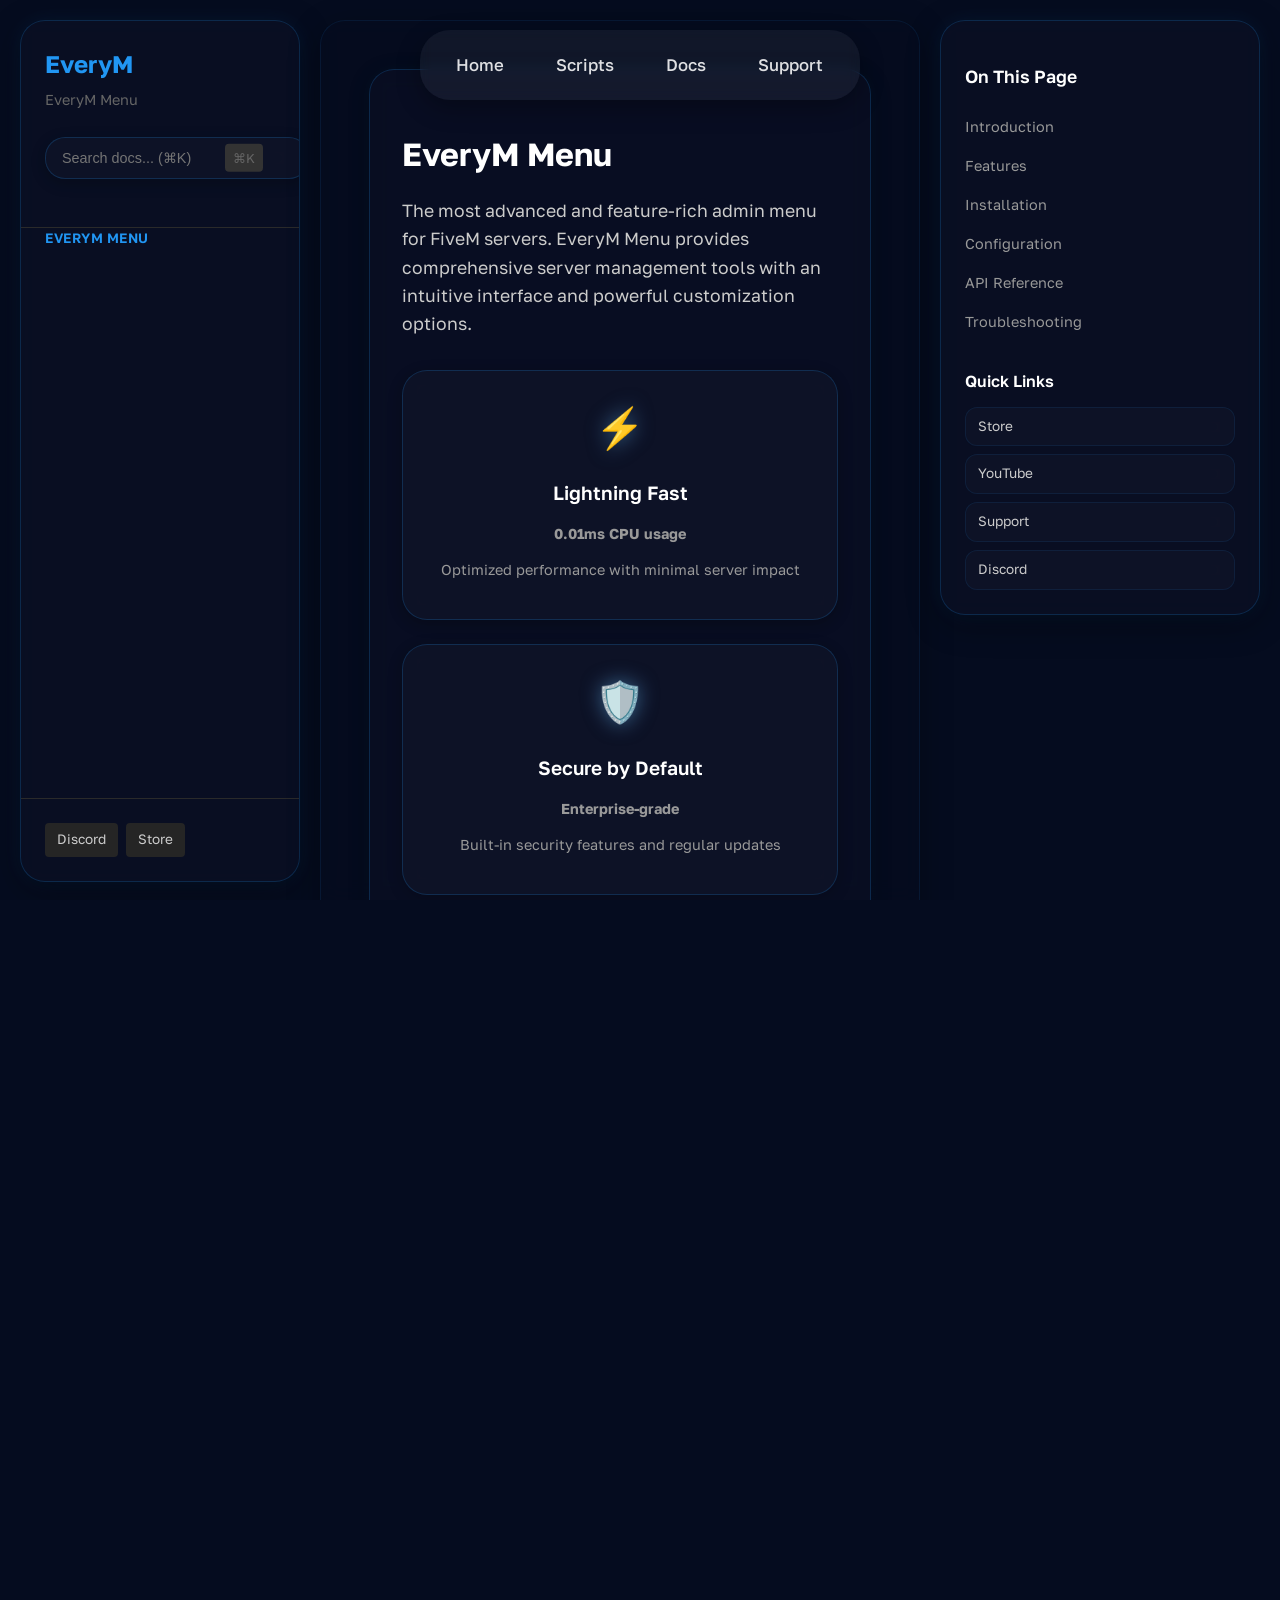
==== docs-everym-menu.html @ a378e35b "Add files via upload" ====
<!DOCTYPE html>
<html lang="en">
<head>
  <meta charset="utf-8">
  <meta name="viewport" content="width=device-width,initial-scale=1">
  <title>EveryM | EveryM Menu Documentation</title>
  <meta name="description" content="Complete documentation for EveryM Menu - Premium FiveM admin menu with advanced features and customization options.">
  <link rel="stylesheet" href="style.css">
  <link rel="preconnect" href="https://fonts.googleapis.com">
  <link rel="preconnect" href="https://fonts.gstatic.com" crossorigin>
  <link href="https://fonts.googleapis.com/css2?family=Golos+Text:wght@400..900&display=swap" rel="stylesheet">
  <link rel="icon" href="favicon.png" type="image/x-icon">
</head>
<body>

<div id="background"></div>

<!-- Navigation -->
<div id="headerbar">
    <a id="home" class="headerbtns" href="index.html">Home</a>
    <a id="scripts" class="headerbtns" href="scripts.html">Scripts</a>
    <a id="docs" class="headerbtns" href="docs.html" target="_blank">Docs</a>
    <a id="support" class="headerbtns" href="support.html">Support</a>
    <div id="underlines">
        <div id="homeline"></div>
        <div id="scriptsline"></div>
        <div id="docsline"></div>
        <div id="supportline"></div>
    </div>
</div>

<!-- Three Column Layout -->
<div class="docs-layout">
  <!-- Left Sidebar Navigation -->
  <aside class="docs-sidebar">
    <div class="sidebar-header">
      <div class="logo-section">
        <div class="logo">EveryM</div>
        <span class="logo-subtitle">EveryM Menu</span>
      </div>
      
      <!-- Search Component -->
      <div class="search-component">
        <input type="text" class="search-input" placeholder="Search docs... (⌘K)" id="docsSearch">
        <div class="search-shortcut">⌘K</div>
      </div>
    </div>
    
    <!-- Dynamic Navigation Tree -->
    <nav class="docs-nav">
      <div class="nav-section">
        <div class="nav-title">EveryM Menu</div>
        <ul class="nav-list">
          <li><a href="#introduction" class="nav-link">Introduction</a></li>
          <li><a href="#features" class="nav-link">Features</a></li>
          <li><a href="#installation" class="nav-link">Installation</a></li>
          <li><a href="#configuration" class="nav-link">Configuration</a></li>
          <li><a href="#api" class="nav-link">API Reference</a></li>
          <li><a href="#troubleshooting" class="nav-link">Troubleshooting</a></li>
        </ul>
      </div>
    </nav>
    
    <!-- Footer -->
    <div class="sidebar-footer">
      <div class="social-links">
        <a href="#" class="social-link">Discord</a>
        <a href="#" class="social-link">Store</a>
      </div>
    </div>
  </aside>
  
  <!-- Center Content Viewport -->
  <main class="docs-content">
    <article class="content-section" id="introduction">
      <h1 class="content-title">EveryM Menu</h1>
      <p class="content-lead">The most advanced and feature-rich admin menu for FiveM servers. EveryM Menu provides comprehensive server management tools with an intuitive interface and powerful customization options.</p>
      
      <!-- Feature Cards -->
      <div class="feature-grid">
        <div class="feature-card">
          <div class="feature-icon">⚡</div>
          <h3>Lightning Fast</h3>
          <p class="feature-metric">0.01ms CPU usage</p>
          <p>Optimized performance with minimal server impact</p>
        </div>
        <div class="feature-card">
          <div class="feature-icon">🛡️</div>
          <h3>Secure by Default</h3>
          <p class="feature-metric">Enterprise-grade</p>
          <p>Built-in security features and regular updates</p>
        </div>
        <div class="feature-card">
          <div class="feature-icon">🎯</div>
          <h3>Developer Friendly</h3>
          <p class="feature-metric">Full API Access</p>
          <p>Comprehensive documentation and developer tools</p>
        </div>
      </div>
    </article>
    
    <article class="content-section" id="features">
      <h1 class="content-title">Features</h1>
      
      <div class="installation-module">
        <h3>Core Features</h3>
        <ul>
          <li>Advanced player management system</li>
          <li>Real-time server monitoring</li>
          <li>Custom permission system</li>
          <li>Vehicle spawning and management</li>
          <li>Weapon management system</li>
          <li>Teleportation system</li>
          <li>Weather and time control</li>
          <li>Server economy tools</li>
        </ul>
      </div>
      
      <div class="installation-module">
        <h3>Advanced Features</h3>
        <ul>
          <li>Custom UI themes and layouts</li>
          <li>Plugin system for extensibility</li>
          <li>Database integration</li>
          <li>Multi-language support</li>
          <li>Mobile responsive design</li>
          <li>Advanced logging system</li>
          <li>Backup and restore functionality</li>
        </ul>
      </div>
    </article>
    
    <article class="content-section" id="installation">
      <h1 class="content-title">Installation Guide</h1>
      
      <!-- Notice Box -->
      <div class="notice-box success">
        <div class="notice-icon">✓</div>
        <div class="notice-content">
          <h4>Installation Complete</h4>
          <p>Follow these steps for a successful setup</p>
        </div>
      </div>
      
      <!-- Installation Module -->
      <div class="installation-module">
        <div class="step-indicator">
          <div class="step completed">1</div>
          <div class="step completed">2</div>
          <div class="step completed">3</div>
          <div class="step completed">4</div>
        </div>
        
        <div class="installation-content">
          <h3>Step 1: Download Files</h3>
          <p>Download the EveryM Menu files from our store and extract them to your server's resources folder.</p>
          
          <h3>Step 2: Configure Server</h3>
          <p>Edit your server.cfg file to include the following:</p>
          
          <!-- Code Block -->
          <div class="code-block">
            <div class="code-header">
              <span class="code-language">lua</span>
              <button class="copy-btn" data-copy="server-config">Copy</button>
            </div>
            <pre class="code-content"><code># EveryM Menu Configuration
start everym
set everym_menu_endpoint "https://your-server.com/api"
set everym_license "your-license-key"
ensure es_extended</code></pre>
          </div>
          
          <h3>Step 3: Database Setup</h3>
          <p>Import the provided SQL file into your database:</p>
          
          <div class="code-block">
            <div class="code-header">
              <span class="code-language">sql</span>
              <button class="copy-btn" data-copy="sql-import">Copy</button>
            </div>
            <pre class="code-content"><code>-- Import this file into your MySQL database
mysql -u username -p database_name < everym_menu.sql</code></pre>
          </div>
          
          <h3>Step 4: Restart Server</h3>
          <p>Restart your FiveM server to load EveryM Menu. The menu will be available to all administrators with proper permissions.</p>
          
          <div class="installation-notes">
            <h4>Important Notes:</h4>
            <ul>
              <li>Ensure es_extended is started before everym</li>
              <li>MySQL connection is required for database features</li>
              <li>Configure permissions in the config file</li>
              <li>Test all features after installation</li>
            </ul>
          </div>
        </div>
      </div>
    </article>
    
    <article class="content-section" id="configuration">
      <h1 class="content-title">Configuration</h1>
      
      <div class="installation-module">
        <h3>Basic Configuration</h3>
        <p>Customize EveryM Menu behavior through the configuration file:</p>
        
        <div class="code-block">
          <div class="code-header">
            <span class="code-language">lua</span>
            <button class="copy-btn" data-copy="config">Copy</button>
          </div>
          <pre class="code-content"><code>Config = {
    Locale = 'en',
    MenuKey = 'F2',
    AdminOnly = true,
    Permissions = {
        ['admin'] = true,
        ['moderator'] = false
    },
    UI = {
        Theme = 'dark',
        Position = 'top-left',
        Animation = true
    }
}</code></pre>
        </div>
      </div>
      
      <div class="installation-module">
        <h3>Advanced Settings</h3>
        <ul>
          <li>Custom permission groups</li>
          <li>UI customization options</li>
          <li>Feature toggles</li>
          <li>Database settings</li>
          <li>API configuration</li>
        </ul>
      </div>
    </article>
    
    <article class="content-section" id="api">
      <h1 class="content-title">API Reference</h1>
      
      <!-- Resource Tabs -->
      <div class="resource-tabs">
        <button class="resource-tab active" data-resource="client-events">Client Events</button>
        <button class="resource-tab" data-resource="server-events">Server Events</button>
        <button class="resource-tab" data-resource="exports">Export Functions</button>
      </div>
      
      <div class="api-content">
        <div class="api-item">
          <h4>everym:openMenu</h4>
          <p>Opens the EveryM menu interface for the player</p>
          <div class="code-block">
            <div class="code-header">
              <span class="code-language">lua</span>
              <button class="copy-btn" data-copy="open-menu">Copy</button>
            </div>
            <pre class="code-content"><code>-- Client-side
TriggerEvent('everym:openMenu')</code></pre>
          </div>
        </div>
        
        <div class="api-item">
          <h4>exports['everym']:GetPlayerData()</h4>
          <p>Returns comprehensive player data object</p>
          <div class="code-block">
            <div class="code-header">
              <span class="code-language">lua</span>
              <button class="copy-btn" data-copy="get-player-data">Copy</button>
            </div>
            <pre class="code-content"><code>-- Server-side
local playerData = exports['everym']:GetPlayerData(source)
print(playerData.identifier)</code></pre>
          </div>
        </div>
        
        <div class="api-item">
          <h4>everym:playerAction</h4>
          <p>Triggered when a player performs an admin action</p>
          <div class="code-block">
            <div class="code-header">
              <span class="code-language">lua</span>
              <button class="copy-btn" data-copy="player-action">Copy</button>
            </div>
            <pre class="code-content"><code>-- Server-side
RegisterNetEvent('everym:playerAction')
AddEventHandler('everym:playerAction', function(source, action, data)
    -- Handle player action
end)</code></pre>
          </div>
        </div>
      </div>
    </article>
    
    <article class="content-section" id="troubleshooting">
      <h1 class="content-title">Troubleshooting</h1>
      
      <div class="installation-module">
        <h3>Common Issues</h3>
        
        <div class="notice-box warning">
          <div class="notice-icon">⚠️</div>
          <div class="notice-content">
            <h4>Menu Not Opening</h4>
            <p>Check if the menu key is configured correctly and that you have admin permissions.</p>
          </div>
        </div>
        
        <div class="notice-box critical">
          <div class="notice-icon">✕</div>
          <div class="notice-content">
            <h4>Database Connection Failed</h4>
            <p>Verify your MySQL credentials and ensure the database server is running.</p>
          </div>
        </div>
        
        <h4>Solutions:</h4>
        <ul>
          <li>Verify resource is started in server.cfg</li>
          <li>Check console for error messages</li>
          <li>Ensure all dependencies are installed</li>
          <li>Validate license key</li>
          <li>Contact support if issues persist</li>
        </ul>
      </div>
    </article>
  </main>
  
  <!-- Right Table of Contents -->
  <aside class="docs-toc">
    <div class="toc-header">
      <h3>On This Page</h3>
    </div>
    <nav class="toc-nav" id="tocNav">
      <ul class="toc-list">
        <li><a href="#introduction" class="toc-link">Introduction</a></li>
        <li><a href="#features" class="toc-link">Features</a></li>
        <li><a href="#installation" class="toc-link">Installation</a></li>
        <li><a href="#configuration" class="toc-link">Configuration</a></li>
        <li><a href="#api" class="toc-link">API Reference</a></li>
        <li><a href="#troubleshooting" class="toc-link">Troubleshooting</a></li>
      </ul>
    </nav>
    
    <!-- Quick Actions -->
    <div class="quick-actions">
      <h3>Quick Links</h3>
      <div class="action-links">
        <a href="#" class="action-link">Store</a>
        <a href="#" class="action-link">YouTube</a>
        <a href="#" class="action-link">Support</a>
        <a href="#" class="action-link">Discord</a>
      </div>
    </div>
  </aside>
</div>

<script src="script.js" defer></script>
</body>
</html>
---- style.css ----
html, body {
  height: 100%;
  min-height: 100%;
  width: 100%;
  overflow-y: scroll;
  overflow-x: hidden;
  scroll-behavior: smooth;
}

body {
  margin: 0;
  font-family: "Golos Text", sans-serif;
  background: #050c1f;
  background-size: cover;
  background-position: center;
  background-attachment: scroll; 
  color: #ffffff;
  overflow-x: hidden;
  overflow-y: scroll;
  min-height: 100%;
  cursor: default;  
  box-sizing: border-box;
  line-height: 1.6;
}

#headerbar {
  position: fixed;
  top: 30px;
  left: 50%;
  transform: translateX(-50%);
  display: flex;
  align-items: center;
  gap: 20px;
  padding: 10px 20px;
  background: rgba(255, 255, 255, 0.05);
  border-radius: 30px;

  box-shadow: 0 8px 24px rgba(0,0,0,0.3);
  height: 50px;
  max-width: 400px;
  backdrop-filter: url(#displacementFileter) blur(6px);
  z-index: 100;
}

.headerbtns {
  padding: 10px 16px;
  color: #ffffffdd;
  font-weight: 500;
  font-size: 1.05rem;
  border-radius: 20px;
  text-decoration: none;
  transition: 0.25s;
  position: relative;
}

.headerbtns:hover {
  color: #fff;
  background: rgba(255, 255, 255, 0.1);
  transform: translateY(-2px);
}

.headerbtns.active:hover {
  color: #fff;
  font-weight: 600;
}

#text {
  color: white;
  font-size: 4.5rem;
  font-weight: 700;
  text-shadow: 0 0 20px rgba(0, 123, 255, 0.5);
  text-align: center;
  margin-bottom: 1rem;
  background: linear-gradient(135deg, #ffffff, #64b5f6);
  -webkit-background-clip: text;
  -webkit-text-fill-color: transparent;
  background-clip: text;
}

/* Container */
.container {
  max-width: 1200px;
  margin: 0 auto;
  padding: 0 20px;
}

/* Header Banner */
.header-banner {
  width: 100%;
  display: flex;
  justify-content: center;
  align-items: center;
  padding: 0;
  position: relative;
  top: 0px;
  left: 10px;
  z-index: 50;
}

.banner-image {
  max-width: 100%;
  height: auto;
  left: 300px;
  top: 0px;
  border-radius: 15px;
}

/* Hero Section */
.hero {
  min-height: 100vh;
  display: flex;
  align-items: center;
  justify-content: center;
  position: relative;
  padding: 80px 20px;
  gap: 60px;
}

.hero-content {
  flex: 1;
  text-align: center;
  max-width: 600px;
}

#hero-subtitle {
  color: #8bb4e8;
  font-size: 1.2rem;
  margin-bottom: 2rem;
  opacity: 0.9;
}

.hero-buttons {
  display: flex;
  gap: 1rem;
  justify-content: center;
  flex-wrap: wrap;
}

.btn-primary, .btn-secondary {
  padding: 14px 32px;
  border-radius: 30px;
  text-decoration: none;
  font-weight: 600;
  font-size: 1.1rem;
  transition: all 0.3s ease;
  display: inline-flex;
  align-items: center;
  gap: 8px;
  cursor: pointer;
  border: 2px solid transparent;
}

.btn-primary {
  background: linear-gradient(135deg, #2196f3, #1976d2);
  color: white;
  box-shadow: 0 8px 24px rgba(33, 150, 243, 0.3);
}

.btn-primary:hover {
  transform: translateY(-2px);
  box-shadow: 0 12px 32px rgba(33, 150, 243, 0.4);
  background: linear-gradient(135deg, #1976d2, #1565c0);
}

.btn-secondary {
  background: rgba(255, 255, 255, 0.1);
  color: #64b5f6;
  border: 2px solid #64b5f6;
  backdrop-filter: blur(10px);
}

.btn-secondary:hover {
  background: rgba(100, 181, 246, 0.2);
  transform: translateY(-2px);
  box-shadow: 0 8px 24px rgba(100, 181, 246, 0.3);
}

.hero-visual {
  flex: 1;
  display: flex;
  justify-content: center;
  align-items: center;
  max-width: 500px;
}

.floating-card {
  width: 300px;
  height: 170px;
  background: rgba(255, 255, 255, 0.05);
  border-radius: 30px;
  backdrop-filter: blur(10px);
  display: flex;
  align-items: center;
  justify-content: center;
  animation: float 6s ease-in-out infinite;
  box-shadow: 0 20px 40px rgba(0, 0, 0, 0.3);
}

.card-preview {
  width: 800px;
  height: 700px;
  background: url('EveryM_upscayl_4x_high-fidelity-4x.png') no-repeat center;
  border-radius: 20px;
  background-size: 100%;
}

@keyframes float {
  0%, 100% { transform: translateY(0px); }
  50% { transform: translateY(-20px); }
}

/* Stats Section */
.stats {
  padding: 80px 20px;
  background: rgba(0, 0, 0, 0.1);
}

.stats-container {
  max-width: 1000px;
  margin: 0 auto;
  display: grid;
  grid-template-columns: repeat(auto-fit, minmax(200px, 1fr));
  gap: 40px;
  text-align: center;
}

.stat-item {
  padding: 20px;
}

.stat-number {
  font-size: 3rem;
  font-weight: 700;
  color: #64b5f6;
  margin-bottom: 10px;
  text-shadow: 0 0 20px rgba(100, 181, 246, 0.5);
}

.stat-label {
  font-size: 1.1rem;
  color: #8bb4e8;
  font-weight: 500;
}

/* Features Section */
.features {
  padding: 100px 20px;
}

.section-title {
  text-align: center;
  font-size: 2.5rem;
  font-weight: 700;
  margin-bottom: 3rem;
  color: #ffffff;
  text-shadow: 0 0 20px rgba(0, 123, 255, 0.5);
}

.section-description {
  font-size: 1.2rem;
  line-height: 1.6;
  text-align: center;
  margin-bottom: 3rem;
  color: #8bb4e8;
  max-width: 800px;
  margin-left: auto;
  margin-right: auto;
}

.features-grid {
  display: grid;
  grid-template-columns: repeat(auto-fit, minmax(300px, 1fr));
  gap: 30px;
}

.feature-card {
  background: rgba(255, 255, 255, 0.05);
  border-radius: 20px;
  padding: 30px;
  text-align: center;
  backdrop-filter: blur(10px);
  border: 1px solid rgba(255, 255, 255, 0.1);
  transition: all 0.3s ease;
}

.feature-card:hover {
  transform: translateY(-10px);
  background: rgba(255, 255, 255, 0.08);
  box-shadow: 0 20px 40px rgba(0, 0, 0, 0.3);
}

.feature-icon {
  font-size: 3rem;
  margin-bottom: 20px;
  color: #64b5f6;
  text-shadow: 0 0 20px rgba(100, 181, 246, 0.5);
}

.feature-card h3 {
  font-size: 1.4rem;
  margin-bottom: 15px;
  color: white;
  font-weight: 600;
}

.feature-card p {
  color: #8bb4e8;
  line-height: 1.6;
}

/* Popular Scripts Section */
.popular-scripts {
  padding: 100px 20px;
  background: rgba(0, 0, 0, 0.1);
}

.scripts-preview {
  display: grid;
  grid-template-columns: repeat(auto-fit, minmax(300px, 1fr));
  gap: 30px;
  margin-bottom: 50px;
}

.preview-card {
  background: rgba(255, 255, 255, 0.05);
  border-radius: 20px;
  padding: 30px;
  text-align: center;
  backdrop-filter: blur(10px);
  border: 1px solid rgba(255, 255, 255, 0.1);
  transition: all 0.3s ease;
}

.preview-card:hover {
  transform: translateY(-10px);
  background: rgba(255, 255, 255, 0.08);
  box-shadow: 0 20px 40px rgba(0, 0, 0, 0.3);
}

.preview-image {
  width: 100%;
  height: 150px;
  background: linear-gradient(135deg, #2196f3, #1976d2);
  border-radius: 12px;
  margin-bottom: 20px;
}

.preview-card h3 {
  font-size: 1.3rem;
  margin-bottom: 10px;
  color: white;
  font-weight: 600;
}

.preview-card p {
  color: #8bb4e8;
  margin-bottom: 15px;
}

.preview-price {
  font-size: 1.5rem;
  font-weight: 700;
  color: #64b5f6;
  text-shadow: 0 0 10px rgba(100, 181, 246, 0.5);
}

.preview-rating {
  display: flex;
  align-items: center;
  gap: 5px;
  margin-top: 10px;
  font-size: 0.9rem;
  color: #ffd700;
  font-weight: 600;
}

.preview-rating::before {
  content: " ";
  display: inline-block;
  width: 60px;
  height: 12px;
  background: linear-gradient(90deg, #ffd700 var(--rating), #333 var(--rating));
  border-radius: 6px;
  margin-right: 5px;
}

.text-center {
  text-align: center;
}

/* Testimonials Section */
.testimonials {
  padding: 100px 20px;
}

.testimonials-grid {
  display: grid;
  grid-template-columns: repeat(auto-fit, minmax(350px, 1fr));
  gap: 30px;
}

.testimonial-card {
  background: rgba(255, 255, 255, 0.05);
  border-radius: 20px;
  padding: 30px;
  backdrop-filter: blur(10px);
  border: 1px solid rgba(255, 255, 255, 0.1);
  transition: all 0.3s ease;
}

.testimonial-card:hover {
  transform: translateY(-5px);
  background: rgba(255, 255, 255, 0.08);
}

.testimonial-content {
  margin-bottom: 20px;
}

.testimonial-content p {
  color: #8bb4e8;
  font-style: italic;
  font-size: 1.1rem;
  line-height: 1.6;
}

.testimonial-author {
  display: flex;
  align-items: center;
  gap: 15px;
}

.author-avatar {
  width: 50px;
  height: 50px;
  border-radius: 50%;
  background: linear-gradient(135deg, #2196f3, #1976d2);
}

.author-name {
  font-weight: 600;
  color: white;
  margin-bottom: 5px;
}

.author-server {
  color: #8bb4e8;
  font-size: 0.9rem;
}

.author-rating {
  color: #ffd700;
  font-size: 0.8rem;
  font-weight: 600;
  margin-top: 3px;
}

/* CTA Section */
.cta {
  padding: 100px 20px;
  background: rgba(33, 150, 243, 0.05);
  text-align: center;
}

.cta h2 {
  font-size: 2.5rem;
  font-weight: 700;
  margin-bottom: 20px;
  color: white;
  text-shadow: 0 0 20px rgba(100, 181, 246, 0.3);
}

.cta p {
  font-size: 1.2rem;
  color: #8bb4e8;
  margin-bottom: 40px;
  max-width: 600px;
  margin-left: auto;
  margin-right: auto;
}

.cta-buttons {
  display: flex;
  gap: 1rem;
  justify-content: center;
  flex-wrap: wrap;
}

/* Footer */
.footer {
  background: rgba(0, 0, 0, 0.1);
  padding: 60px 20px 20px;
  border-top: 1px solid rgba(255, 255, 255, 0.1);
}

.footer-content {
  display: grid;
  grid-template-columns: repeat(auto-fit, minmax(250px, 1fr));
  gap: 40px;
  margin-bottom: 40px;
}

.footer-section h3, .footer-section h4 {
  color: white;
  margin-bottom: 20px;
  font-weight: 600;
}

.footer-section p {
  color: #8bb4e8;
  line-height: 1.6;
}

.footer-section ul {
  list-style: none;
  padding: 0;
}

.footer-section ul li {
  margin-bottom: 10px;
}

.footer-section ul li a {
  color: #8bb4e8;
  text-decoration: none;
  transition: color 0.3s ease;
}

.footer-section ul li a:hover {
  color: #64b5f6;
}

.social-links {
  display: flex;
  gap: 15px;
}

.social-btn {
  display: flex;
  align-items: center;
  gap: 8px;
  padding: 10px 20px;
  background: rgba(255, 255, 255, 0.05);
  border-radius: 25px;
  color: #8bb4e8;
  text-decoration: none;
  transition: all 0.3s ease;
  cursor: pointer;
}

.social-btn:hover {
  background: rgba(255, 255, 255, 0.1);
  color: #64b5f6;
  transform: translateY(-2px);
}

.footer-bottom {
  text-align: center;
  padding-top: 20px;
  border-top: 1px solid rgba(255, 255, 255, 0.1);
}

.footer-bottom p {
  color: #8bb4e8;
  margin: 0;
}

.fade-section {
  opacity: 0;
  transform: translateY(50px);
}

#dsc {
  color: #b3d9ff;
  font-size: 1.8rem;
  font-weight: 400;
  text-shadow: 0 0 10px rgba(100, 181, 246, 0.5);
  text-align: center;
  margin-bottom: 1rem;
}

#scriptscontainer {
  position: relative;
  margin: 28px auto 40px;
  top: 0;
  height: auto;
  left: auto;
  transform: none;
  width: calc(100% - 48px);
  max-width: 1400px;
  display: block;
  gap: 20px;
  backdrop-filter: blur(15px);
  z-index: 1;
  background-color: rgba(12, 12, 12, 0.4);
  border-radius: 28px;
  padding: 18px;
}

#dcjoin {
  display: flex;
  align-items: center;
  gap: 10px;
  padding: 12px 24px;
  background: rgba(255, 255, 255, 0.05);
  border: 2px solid #0d76ff;
  border-radius: 30px;
  color: white;
  text-decoration: none;
  transition: all 0.3s ease;
  cursor: pointer;
  backdrop-filter: blur(10px);
}

#dclogo {
  width: 24px;
  height: 24px;
  background: url('dclogo.png') no-repeat center/contain;
}

#dcspan {
  font-weight: 600;
  font-size: 1rem;
}

#ytjoin {
  display: flex;
  align-items: center;
  gap: 10px;
  padding: 12px 24px;
  background: rgba(255, 255, 255, 0.05);
  border: 2px solid #0d76ff;
  border-radius: 30px;
  color: white;
  text-decoration: none;
  transition: all 0.3s ease;
  cursor: pointer;
  backdrop-filter: blur(10px);
}

#ytlogo {
  width: 24px;
  height: 24px;
  background: url('ytlogo.png') no-repeat center/contain;
}

#ytspan {
  font-weight: 600;
  font-size: 1rem;
}

#dcjoin:hover, #ytjoin:hover {
  background-color: rgba(18, 22, 68, 0.4);
  box-shadow: 0 0 10px #0d76ff, inset 0 0 10px #0d76ff;
  transform: translateY(-2px);
}

::-webkit-scrollbar {
  width: 12px;
  transition: 0.2s;
}

::-webkit-scrollbar-thumb {
  background-color: #3275f1;
  border-radius: 6px;
  border: 3px solid transparent;
  transition: 0.2s;
}

::-webkit-scrollbar-thumb:hover {
  background-color: #2558b8;
  transition: 0.2s;
}

::-webkit-scrollbar-track {
  background: rgba(0, 0, 0, 0.05);
  transition: 0.2s;
  border-radius: 60px;
}
#constructionimg {
  position: absolute;
  top: 250px;
  left: 50%;
  transform: translateX(-50%);
  width: 300px;
  height: 300px;
  background: url('constructionimg.png') no-repeat center/contain;
}

/* Scripts listing area */
#scriptsbox {
  display: grid;
  grid-template-columns: repeat(auto-fit, minmax(350px, 1fr));
  gap: 30px;
  justify-content: center;
  align-items: flex-start;
  padding: 18px;
}

.product {
  background: rgba(255, 255, 255, 0.05);
  border-radius: 20px;
  overflow: hidden;
  backdrop-filter: blur(10px);
  border: 1px solid rgba(255, 255, 255, 0.1);
  transition: all 0.3s ease;
  display: flex;
  flex-direction: column;
}

.product:hover {
  transform: translateY(-10px);
  background: rgba(255, 255, 255, 0.08);
  box-shadow: 0 20px 40px rgba(0, 0, 0, 0.3);
}

.product-image {
  width: 100%;
  height: 200px;
  overflow: hidden;
  position: relative;
}

.product-preview {
  width: 100%;
  height: 100%;
  border-radius: 12px 12px 0 0;
  position: relative;
  overflow: hidden;
}

.product-preview::after {
  content: '';
  position: absolute;
  top: 0;
  left: 0;
  right: 0;
  bottom: 0;
  background: linear-gradient(45deg, transparent 30%, rgba(255,255,255,0.1) 50%, transparent 70%);
  transform: translateX(-100%);
  transition: transform 0.6s;
}

.product:hover .product-preview::after {
  transform: translateX(100%);
}

#everymmenuimg {
  width: 100%;
  height: 100%;
  background: url('1 1.png') no-repeat center/cover;
  border-radius: 12px 12px 0 0;
}

.product-content {
  padding: 25px;
  flex: 1;
  display: flex;
  flex-direction: column;
}

.product-content h3 {
  font-size: 1.4rem;
  font-weight: 600;
  color: white;
  margin-bottom: 12px;
  text-shadow: 0 0 10px rgba(100, 181, 246, 0.3);
}

.product-description {
  color: #8bb4e8;
  line-height: 1.6;
  margin-bottom: 20px;
  flex: 1;
}

.product-features {
  display: flex;
  flex-wrap: wrap;
  gap: 8px;
  margin-bottom: 20px;
}

.feature-tag {
  background: rgba(100, 181, 246, 0.2);
  color: #64b5f6;
  padding: 4px 12px;
  border-radius: 15px;
  font-size: 0.85rem;
  font-weight: 500;
  border: 1px solid rgba(100, 181, 246, 0.3);
}

.product-footer {
  display: flex;
  justify-content: space-between;
  align-items: center;
  padding-top: 15px;
  border-top: 1px solid rgba(255, 255, 255, 0.1);
}

.product-price {
  font-size: 1.5rem;
  font-weight: 700;
  color: #64b5f6;
  text-shadow: 0 0 10px rgba(100, 181, 246, 0.5);
}

.product-btn {
  background: linear-gradient(135deg, #2196f3, #1976d2);
  color: white;
  border: none;
  padding: 10px 20px;
  border-radius: 20px;
  font-weight: 600;
  cursor: pointer;
  transition: all 0.3s ease;
  box-shadow: 0 4px 12px rgba(33, 150, 243, 0.3);
}

.product-btn:hover {
  transform: translateY(-2px);
  box-shadow: 0 6px 20px rgba(33, 150, 243, 0.4);
  background: linear-gradient(135deg, #1976d2, #1565c0);
}

.scripts-header {
  padding: 120px 20px 60px;
  text-align: center;
}

.scripts-subtitle {
  color: #8bb4e8;
  font-size: 1.3rem;
  margin-bottom: 2rem;
  opacity: 0.9;
}

@media (max-width: 1024px) {
  .container { padding: 0 15px; }
  #text { font-size: 3.2rem; }
  #scriptsdsc, #supportdsc, #dsc { width: 90%; font-size: 1.6rem; }
  #headerbar { max-width: 720px; padding: 8px 14px; gap: 12px; }
  .headerbtns { font-size: 0.95rem; padding: 8px 12px; }
  .scriptsearch { width: 80%; }
  #scriptscontainer { width: 95%; }
  #filterbox { width: 95%; border-radius: 20px; padding: 12px; }
  #categorybox { width: 100%; padding: 12px; }
  .hero { padding: 60px 15px; gap: 40px; }
  .stats-container { grid-template-columns: repeat(2, 1fr); gap: 30px; }
  .features-grid { grid-template-columns: repeat(2, 1fr); gap: 25px; }
  .scripts-preview { grid-template-columns: repeat(2, 1fr); }
  .testimonials-grid { grid-template-columns: repeat(2, 1fr); }
  .contact-grid { grid-template-columns: repeat(2, 1fr); }
}

@media (max-width: 700px) {
  body { padding-bottom: 60px; }
  #headerbar { position: fixed; top: 12px; left: 50%; transform: translateX(-50%); width: calc(100% - 32px); max-width: none; border-radius: 16px; justify-content: space-around; }
  .headerbtns { padding: 8px 10px; font-size: 0.9rem; }
  #text { font-size: 2.6rem; top: 92px; }
  #scriptsdsc, #supportdsc, #dsc { font-size: 1.15rem; top: 150px; }
  .scriptsearch { position: relative; top: 0; margin: 12px auto; left: auto; transform: none; width: calc(100% - 48px); }
  #scriptscontainer { position: relative; top: 0; left: auto; transform: none; width: calc(100% - 24px); margin: 12px auto 40px; height: auto; border-radius: 18px; padding-bottom: 20px; }
  #filterbox { position: relative; left: auto; transform: none; width: 100%; display: flex; gap: 8px; overflow-x: auto; height: auto; border-radius: 12px; }
  #filtertitle { left: 12px; top: 0; }
  #categorytitle { left: 12px; top: 0; }
  #categorybox { top: 0; padding: 10px; }
  .filteroption {
  padding: 8px 12px;
  margin: 6px;
  white-space: nowrap;
  background: rgba(255, 255, 255, 0.1);
  border: 1px solid rgba(255, 255, 255, 0.2);
  border-radius: 15px;
  color: #8bb4e8;
  cursor: pointer;
  transition: all 0.3s ease;
  font-size: 0.9rem;
  font-weight: 500;
  backdrop-filter: blur(10px);
  box-shadow: 0 4px 15px rgba(0, 0, 0, 0.2);
}

.filteroption:hover {
  background: rgba(100, 181, 246, 0.2);
  border-color: rgba(100, 181, 246, 0.4);
  color: #64b5f6;
  transform: translateY(-2px);
  box-shadow: 0 6px 20px rgba(100, 181, 246, 0.15);
}

.filteroption.active {
  background: rgba(33, 150, 243, 0.3);
  border-color: rgba(33, 150, 243, 0.5);
  color: #2196f3;
  box-shadow: 0 0 0 3px rgba(33, 150, 243, 0.2), 0 4px 20px rgba(33, 150, 243, 0.15);
}
  #everymmenu { position: relative; left: auto; top: 8px; margin: 18px auto; width: 86%; height: auto; padding: 20px; display: flex; align-items: center; justify-content: center; }
  #everymmenuimg { width: 140px; height: 140px; }
  #discordjoin, #ytjoin, #dcjoin { left: 50%; transform: translateX(-50%); }
  .product { width: calc(50% - 28px); }
}

@media (max-width: 420px) {
  #headerbar { padding: 6px 10px; gap: 8px; }
  #text { font-size: 1.9rem; top: 84px; }
  .scriptsearch { font-size: 1rem; padding: 10px 12px 6px 12px; }
  .headerbtns { font-size: 0.85rem; padding: 6px 8px; }
  #everymmenuimg { width: 120px; height: 120px; }
  #scriptsdsc, #supportdsc, #dsc { font-size: 1rem; top: 130px; }
  .product { width: calc(100% - 48px); }
}

/* Support Page Styles */
.support-header {
  padding: 120px 20px 60px;
  text-align: center;
}

#supporttxt {
  color: white;
  font-size: 3.5rem;
  font-weight: 700;
  text-shadow: 0 0 20px rgba(100, 181, 246, 0.5);
  margin-bottom: 1rem;
  background: linear-gradient(135deg, #ffffff, #64b5f6);
  -webkit-background-clip: text;
  -webkit-text-fill-color: transparent;
  background-clip: text;
}

#docstxt {
  color: white;
  font-size: 3.5rem;
  font-weight: 700;
  text-shadow: 0 0 20px rgba(100, 181, 246, 0.5);
  margin-bottom: 1rem;
  background: linear-gradient(135deg, #ffffff, #64b5f6);
  -webkit-background-clip: text;
  -webkit-text-fill-color: transparent;
  background-clip: text;
}

#supportdsc {
  color: #8bb4e8;
  font-size: 1.3rem;
  font-weight: 400;
  opacity: 0.9;
  max-width: 600px;
  margin: 0 auto;
}

/* Contact Options */
.contact-options {
  padding: 80px 20px;
  background: rgba(0, 0, 0, 0.1);
}

.contact-grid {
  display: grid;
  grid-template-columns: repeat(auto-fit, minmax(300px, 1fr));
  gap: 30px;
  margin-top: 50px;
}

.contact-card {
  background: rgba(255, 255, 255, 0.05);
  border-radius: 20px;
  padding: 30px;
  text-align: center;
  backdrop-filter: blur(10px);
  border: 1px solid rgba(255, 255, 255, 0.1);
  transition: all 0.3s ease;
}

.contact-card:hover {
  transform: translateY(-10px);
  background: rgba(255, 255, 255, 0.08);
  box-shadow: 0 20px 40px rgba(0, 0, 0, 0.3);
}

.contact-icon {
  font-size: 3rem;
  margin-bottom: 20px;
  color: #64b5f6;
  text-shadow: 0 0 20px rgba(100, 181, 246, 0.5);
}

.contact-card h3 {
  font-size: 1.4rem;
  margin-bottom: 15px;
  color: white;
  font-weight: 600;
}

.contact-card p {
  color: #8bb4e8;
  line-height: 1.6;
  margin-bottom: 20px;
}

.contact-stats {
  display: flex;
  justify-content: center;
  gap: 20px;
  margin-bottom: 25px;
  flex-wrap: wrap;
}

.contact-stats span {
  background: rgba(100, 181, 246, 0.2);
  color: #64b5f6;
  padding: 4px 12px;
  border-radius: 15px;
  font-size: 0.85rem;
  font-weight: 500;
  border: 1px solid rgba(100, 181, 246, 0.3);
}

.contact-btn {
  display: inline-flex;
  align-items: center;
  gap: 8px;
  padding: 12px 24px;
  background: linear-gradient(135deg, #2196f3, #1976d2);
  color: white;
  text-decoration: none;
  border-radius: 25px;
  font-weight: 600;
  transition: all 0.3s ease;
  box-shadow: 0 4px 12px rgba(33, 150, 243, 0.3);
  border: none;
  cursor: pointer;
}

.contact-btn:hover {
  transform: translateY(-2px);
  box-shadow: 0 6px 20px rgba(33, 150, 243, 0.4);
  background: linear-gradient(135deg, #1976d2, #1565c0);
}

/* FAQ Section */
.faq-section {
  padding: 100px 20px;
}

.faq-container {
  max-width: 800px;
  margin: 0 auto;
}

.faq-item {
  background: rgba(255, 255, 255, 0.05);
  border-radius: 15px;
  margin-bottom: 15px;
  overflow: hidden;
  backdrop-filter: blur(10px);
  border: 1px solid rgba(255, 255, 255, 0.1);
  transition: all 0.3s ease;
}

.faq-item:hover {
  background: rgba(255, 255, 255, 0.08);
}

.faq-question {
  display: flex;
  justify-content: space-between;
  align-items: center;
  padding: 20px 25px;
  cursor: pointer;
  transition: all 0.3s ease;
}

.faq-question:hover {
  background: rgba(255, 255, 255, 0.05);
}

.faq-question h3 {
  color: white;
  font-size: 1.2rem;
  font-weight: 600;
  margin: 0;
}

.faq-toggle {
  color: #64b5f6;
  font-size: 1.5rem;
  font-weight: 700;
  transition: transform 0.3s ease;
}

.faq-item.active .faq-toggle {
  transform: rotate(45deg);
}

.faq-answer {
  padding: 0 25px;
  max-height: 0;
  overflow: hidden;
  transition: all 0.3s ease;
}

.faq-item.active .faq-answer {
  padding: 0 25px 20px;
  max-height: 300px;
}

.faq-answer p {
  color: #8bb4e8;
  line-height: 1.6;
  margin: 0;
}

/* Support Resources */
.support-resources {
  padding: 100px 20px;
  background: rgba(0, 0, 0, 0.1);
}

.resources-grid {
  display: grid;
  grid-template-columns: repeat(auto-fit, minmax(250px, 1fr));
  gap: 30px;
  margin-top: 50px;
}

.resource-card {
  background: rgba(255, 255, 255, 0.05);
  border-radius: 20px;
  padding: 30px;
  text-align: center;
  backdrop-filter: blur(10px);
  border: 1px solid rgba(255, 255, 255, 0.1);
  transition: all 0.3s ease;
}

.resource-card:hover {
  transform: translateY(-5px);
  background: rgba(255, 255, 255, 0.08);
}

.resource-card h3 {
  font-size: 1.3rem;
  margin-bottom: 15px;
  color: white;
  font-weight: 600;
}

.resource-card p {
  color: #8bb4e8;
  line-height: 1.6;
  margin-bottom: 20px;
}

.resource-link {
  display: inline-block;
  padding: 10px 20px;
  background: rgba(100, 181, 246, 0.2);
  color: #64b5f6;
  text-decoration: none;
  border-radius: 20px;
  font-weight: 600;
  transition: all 0.3s ease;
  border: 1px solid rgba(100, 181, 246, 0.3);
}

.resource-link:hover {
  background: rgba(52, 152, 219, 0.3);
  transform: translateY(-2px);
}

/* Professional Documentation Layout */
.docs-layout {
  display: grid;
  grid-template-columns: 280px 1fr 320px;
  gap: 20px;
  min-height: 100vh;
  background: #050c1f;
  padding: 20px;
}

/* Left Sidebar */
.docs-sidebar {
  background: rgba(10, 15, 35, 0.8);
  border: 1px solid rgba(33, 150, 243, 0.2);
  border-radius: 25px;
  display: flex;
  flex-direction: column;
  height: calc(100vh - 40px);
  position: sticky;
  top: 20px;
  overflow-y: auto;
  overflow-x: hidden;
  backdrop-filter: blur(10px);
  box-shadow: 0 8px 32px rgba(0, 0, 0, 0.4), 0 0 20px rgba(33, 150, 243, 0.1);
}

.sidebar-header {
  padding: 24px;
  border-bottom: 1px solid #2a2a2a;
}

.logo-section {
  margin-bottom: 24px;
}

.logo {
  font-size: 1.5rem;
  font-weight: 700;
  color: #2196f3;
  margin-bottom: 4px;
}

.logo-subtitle {
  color: #666;
  font-size: 0.9rem;
}

.search-component {
  position: relative;
  margin-bottom: 24px;
}

.search-input {
  width: 100%;
  padding: 12px 16px;
  background: rgba(15, 20, 40, 0.8);
  border: 1px solid rgba(33, 150, 243, 0.2);
  border-radius: 20px;
  color: #fff;
  font-size: 0.9rem;
  transition: all 0.3s ease;
  backdrop-filter: blur(10px);
  box-shadow: 0 4px 15px rgba(0, 0, 0, 0.2);
}

.search-input:focus {
  outline: none;
  border-color: rgba(33, 150, 243, 0.5);
  box-shadow: 0 0 0 3px rgba(33, 150, 243, 0.2), 0 4px 20px rgba(33, 150, 243, 0.15);
}

.search-shortcut {
  position: absolute;
  right: 12px;
  top: 50%;
  transform: translateY(-50%);
  color: #666;
  font-size: 0.8rem;
  background: #333;
  padding: 4px 8px;
  border-radius: 4px;
}

/* Navigation */
.docs-nav {
  flex: 1;
  padding: 0 24px 24px;
}

.nav-section {
  margin-bottom: 24px;
}

.nav-title {
  color: #2196f3;
  font-weight: 600;
  font-size: 0.85rem;
  text-transform: uppercase;
  letter-spacing: 0.5px;
  margin-bottom: 12px;
}

.nav-accordion {
  margin-bottom: 12px;
}

.nav-accordion-header {
  display: flex;
  justify-content: space-between;
  align-items: center;
  padding: 8px 12px;
  background: rgba(15, 20, 40, 0.8);
  border: 1px solid rgba(33, 150, 243, 0.1);
  border-radius: 20px;
  cursor: pointer;
  transition: all 0.3s ease;
  color: #fff;
  font-weight: 500;
  backdrop-filter: blur(10px);
}

.nav-accordion-header:hover {
  background: rgba(20, 25, 45, 0.8);
  border-color: rgba(33, 150, 243, 0.3);
  box-shadow: 0 2px 8px rgba(33, 150, 243, 0.1);
}

.accordion-icon {
  transition: transform 0.3s ease;
  font-size: 0.8rem;
}

.nav-accordion.active .accordion-icon {
  transform: rotate(180deg);
}

.nav-list {
  list-style: none;
  padding: 0;
  margin: 0;
  max-height: 0;
  overflow: hidden;
  transition: max-height 0.3s ease;
}

.nav-accordion.active .nav-list {
  max-height: 500px;
  margin-bottom: 12px;
}

.nav-list li {
  margin-bottom: 4px;
}

.nav-link {
  display: block;
  padding: 8px 12px;
  color: #ccc;
  text-decoration: none;
  border-radius: 12px;
  transition: all 0.3s ease;
  font-size: 0.9rem;
}

.nav-link:hover {
  background: rgba(33, 150, 243, 0.1);
  color: #2196f3;
  box-shadow: 0 2px 8px rgba(33, 150, 243, 0.1);
}

.sidebar-footer {
  padding: 24px;
  border-top: 1px solid #2a2a2a;
  margin-top: auto;
}

.theme-toggle {
  display: flex;
  align-items: center;
  gap: 8px;
  padding: 8px 12px;
  background: #252525;
  border-radius: 6px;
  margin-bottom: 12px;
  cursor: pointer;
  transition: all 0.3s ease;
}

.theme-toggle:hover {
  background: #2a2a2a;
}

.theme-icon {
  font-size: 1.2rem;
}

.theme-label {
  color: #ccc;
  font-size: 0.9rem;
}

.social-links {
  display: flex;
  gap: 8px;
}

.social-link {
  padding: 6px 12px;
  background: #252525;
  color: #ccc;
  text-decoration: none;
  border-radius: 4px;
  font-size: 0.85rem;
  transition: all 0.3s ease;
}

.social-link:hover {
  background: #333;
  color: #2196f3;
}

/* Center Content */
.docs-content {
  padding: 48px;
  background: rgba(5, 12, 31, 0.6);
  border-radius: 25px;
  overflow-y: auto;
  max-width: 100%;
  border: 1px solid rgba(33, 150, 243, 0.1);
  backdrop-filter: blur(10px);
  box-shadow: 0 8px 32px rgba(0, 0, 0, 0.3);
}

.content-section {
  margin-bottom: 48px;
  background: rgba(10, 15, 35, 0.8);
  border-radius: 25px;
  padding: 32px;
  border: 1px solid rgba(33, 150, 243, 0.2);
  backdrop-filter: blur(10px);
  box-shadow: 0 4px 20px rgba(0, 0, 0, 0.3), 0 0 15px rgba(33, 150, 243, 0.05);
}

.content-title {
  color: #fff;
  font-size: 2rem;
  font-weight: 700;
  margin-bottom: 16px;
}

.content-lead {
  color: #ccc;
  font-size: 1.1rem;
  line-height: 1.6;
  margin-bottom: 32px;
}

/* Feature Cards */
.feature-grid {
  display: grid;
  grid-template-columns: repeat(auto-fit, minmax(280px, 1fr));
  gap: 24px;
  margin-bottom: 32px;
}

.feature-card {
  background: rgba(15, 20, 40, 0.8);
  border: 1px solid rgba(33, 150, 243, 0.2);
  border-radius: 25px;
  padding: 24px;
  text-align: center;
  transition: all 0.3s ease;
  backdrop-filter: blur(10px);
  box-shadow: 0 4px 15px rgba(0, 0, 0, 0.2);
}

.feature-card:hover {
  transform: translateY(-4px);
  border-color: rgba(33, 150, 243, 0.5);
  box-shadow: 0 12px 32px rgba(33, 150, 243, 0.25), 0 0 25px rgba(33, 150, 243, 0.15);
}

.feature-icon {
  font-size: 2.5rem;
  margin-bottom: 16px;
  display: block;
}

.feature-card h3 {
  color: #fff;
  font-size: 1.2rem;
  font-weight: 600;
  margin-bottom: 8px;
}

.feature-metric {
  color: #2196f3;
  font-weight: 700;
  font-size: 1rem;
  margin-bottom: 8px;
}

.feature-card p {
  color: #999;
  font-size: 0.9rem;
  line-height: 1.5;
}

/* Notice Boxes */
.notice-box {
  display: flex;
  align-items: flex-start;
  gap: 16px;
  padding: 20px;
  border-radius: 20px;
  margin-bottom: 24px;
  border: 1px solid;
  backdrop-filter: blur(10px);
}

.notice-box.success {
  background: rgba(33, 150, 243, 0.1);
  border-color: #2196f3;
}

.notice-box.warning {
  background: rgba(255, 193, 7, 0.1);
  border-color: #ffc107;
}

.notice-box.critical {
  background: rgba(220, 53, 69, 0.1);
  border-color: #dc3545;
}

.notice-icon {
  font-size: 1.5rem;
  margin-top: 2px;
  color: #2196f3;
}

.notice-content h4 {
  color: #fff;
  font-size: 1.1rem;
  font-weight: 600;
  margin-bottom: 8px;
}

.notice-content p {
  color: #ccc;
  margin: 0;
}

/* Installation Module */
.installation-module {
  background: rgba(15, 20, 40, 0.8);
  border: 1px solid rgba(33, 150, 243, 0.2);
  border-radius: 25px;
  padding: 32px;
  margin-bottom: 24px;
  backdrop-filter: blur(10px);
  box-shadow: 0 4px 15px rgba(0, 0, 0, 0.2);
}

.step-indicator {
  display: flex;
  gap: 8px;
  margin-bottom: 24px;
}

.step {
  width: 40px;
  height: 40px;
  border-radius: 50%;
  background: #333;
  color: #666;
  display: flex;
  align-items: center;
  justify-content: center;
  font-weight: 600;
  font-size: 0.9rem;
  border: 2px solid #2a2a2a;
}

.step.completed {
  background: #2196f3;
  color: #fff;
  border-color: #2196f3;
}

.step.active {
  background: #2196f3;
  color: #fff;
  border-color: #2196f3;
  box-shadow: 0 0 0 4px rgba(33, 150, 243, 0.4);
}

.installation-content h3 {
  color: #fff;
  font-size: 1.3rem;
  font-weight: 600;
  margin-bottom: 12px;
}

.installation-content p {
  color: #ccc;
  line-height: 1.5;
  margin-bottom: 16px;
}

/* Code Blocks */
.code-block {
  background: rgba(10, 15, 35, 0.8);
  border: 1px solid rgba(33, 150, 243, 0.2);
  border-radius: 25px;
  margin: 16px 0;
  overflow: hidden;
  backdrop-filter: blur(10px);
  box-shadow: 0 4px 15px rgba(0, 0, 0, 0.2);
}

.code-header {
  display: flex;
  justify-content: space-between;
  align-items: center;
  padding: 12px 16px;
  background: rgba(15, 20, 40, 0.8);
  border-bottom: 1px solid rgba(33, 150, 243, 0.2);
}

.code-language {
  color: #2196f3;
  font-size: 0.85rem;
  font-weight: 600;
  text-transform: uppercase;
}

.copy-btn {
  background: #2196f3;
  color: #fff;
  border: none;
  padding: 6px 12px;
  border-radius: 4px;
  font-size: 0.8rem;
  cursor: pointer;
  transition: all 0.3s ease;
}

.copy-btn:hover {
  background: #1976d2;
}

.code-content {
  padding: 16px;
  margin: 0;
  overflow-x: auto;
}

.code-content code {
  color: #2196f3;
  font-family: 'Courier New', monospace;
  font-size: 0.9rem;
  line-height: 1.5;
}

.installation-notes {
  background: rgba(10, 15, 35, 0.8);
  border: 1px solid rgba(33, 150, 243, 0.2);
  border-radius: 25px;
  padding: 20px;
  margin-top: 16px;
  backdrop-filter: blur(10px);
  box-shadow: 0 4px 15px rgba(0, 0, 0, 0.2);
}

.installation-notes h4 {
  color: #2196f3;
  font-size: 1rem;
  font-weight: 600;
  margin-bottom: 12px;
}

.installation-notes ul {
  list-style: none;
  padding: 0;
  margin: 0;
}

.installation-notes li {
  color: #ccc;
  padding: 8px 0;
  padding-left: 20px;
  position: relative;
  line-height: 1.5;
}

.installation-notes li::before {
  content: '•';
  position: absolute;
  left: 0;
  color: #2196f3;
}

/* Resource Tabs */
.resource-tabs {
  display: flex;
  gap: 8px;
  margin-bottom: 24px;
  border-bottom: 1px solid rgba(33, 150, 243, 0.2);
}

.resource-tab {
  padding: 12px 20px;
  background: transparent;
  border: none;
  color: #999;
  font-weight: 500;
  cursor: pointer;
  border-bottom: 2px solid transparent;
  transition: all 0.3s ease;
}

.resource-tab:hover {
  color: #ccc;
}

.resource-tab.active {
  color: #2196f3;
  border-bottom-color: #2196f3;
}

/* API Content */
.api-content {
  background: rgba(10, 15, 35, 0.8);
  border: 1px solid rgba(33, 150, 243, 0.2);
  border-radius: 25px;
  padding: 24px;
  backdrop-filter: blur(10px);
  box-shadow: 0 4px 15px rgba(0, 0, 0, 0.2);
}

.api-item {
  margin-bottom: 24px;
  padding-bottom: 24px;
  border-bottom: 1px solid rgba(33, 150, 243, 0.2);
}

.api-item:last-child {
  border-bottom: none;
}

.api-item h4 {
  color: #2196f3;
  font-size: 1.1rem;
  font-weight: 600;
  margin-bottom: 8px;
}

.api-item p {
  color: #ccc;
  line-height: 1.5;
  margin-bottom: 12px;
}

/* Right TOC */
.docs-toc {
  background: rgba(10, 15, 35, 0.8);
  border: 1px solid rgba(33, 150, 243, 0.2);
  border-radius: 25px;
  padding: 24px;
  position: sticky;
  top: 20px;
  height: fit-content;
  backdrop-filter: blur(10px);
  box-shadow: 0 8px 32px rgba(0, 0, 0, 0.4), 0 0 20px rgba(33, 150, 243, 0.1);
}

.toc-header {
  margin-bottom: 20px;
}

.toc-header h3 {
  color: #fff;
  font-size: 1.1rem;
  font-weight: 600;
}

.toc-list {
  list-style: none;
  padding: 0;
  margin: 0;
}

.toc-list li {
  margin-bottom: 8px;
}

.toc-link {
  color: #999;
  text-decoration: none;
  font-size: 0.9rem;
  padding: 4px 0;
  display: block;
  transition: all 0.3s ease;
}

.toc-link:hover {
  color: #2196f3;
}

.quick-actions {
  margin-top: 32px;
}

.quick-actions h3 {
  color: #fff;
  font-size: 1rem;
  font-weight: 600;
  margin-bottom: 12px;
}

.action-links {
  display: flex;
  flex-direction: column;
  gap: 8px;
}

.action-link {
  padding: 8px 12px;
  background: rgba(15, 20, 40, 0.8);
  color: #ccc;
  text-decoration: none;
  border-radius: 12px;
  font-size: 0.85rem;
  transition: all 0.3s ease;
  border: 1px solid rgba(33, 150, 243, 0.1);
  backdrop-filter: blur(10px);
}

.action-link:hover {
  background: rgba(33, 150, 243, 0.15);
  color: #2196f3;
  border-color: rgba(33, 150, 243, 0.3);
  box-shadow: 0 2px 8px rgba(33, 150, 243, 0.1);
}

/* Review Slider */
.review-slider {
  background: #1a1a1a;
  border: 1px solid #2a2a2a;
  border-radius: 8px;
  padding: 32px;
  margin-bottom: 24px;
}

.review-grid {
  display: grid;
  grid-template-columns: repeat(auto-fit, minmax(300px, 1fr));
  gap: 24px;
}

.review-card {
  background: #252525;
  border: 1px solid #2a2a2a;
  border-radius: 8px;
  padding: 20px;
  transition: all 0.3s ease;
}

.review-card:hover {
  transform: translateY(-4px);
  border-color: #2196f3;
}

.review-header {
  display: flex;
  align-items: center;
  gap: 12px;
  margin-bottom: 12px;
}

.review-avatar {
  width: 40px;
  height: 40px;
  border-radius: 50%;
  background: #2196f3;
  color: #fff;
  display: flex;
  align-items: center;
  justify-content: center;
  font-weight: 600;
  font-size: 0.9rem;
}

.review-info h4 {
  color: #fff;
  font-size: 1rem;
  font-weight: 600;
  margin-bottom: 4px;
}

.review-rating {
  color: #ffc107;
  font-size: 0.9rem;
}

.review-content {
  color: #ccc;
  line-height: 1.5;
  margin-bottom: 12px;
  font-style: italic;
}

.review-meta {
  display: flex;
  justify-content: space-between;
  align-items: center;
  font-size: 0.85rem;
}

.review-server {
  color: #2196f3;
}

.review-date {
  color: #666;
}

/* Mobile Actions */
.mobile-actions {
  display: none;
  position: fixed;
  bottom: 0;
  left: 0;
  right: 0;
  background: #1a1a1a;
  border-top: 1px solid #2a2a2a;
  padding: 16px;
  z-index: 1000;
}

.mobile-menu-toggle {
  background: transparent;
  border: none;
  padding: 8px;
  cursor: pointer;
  display: flex;
  flex-direction: column;
  gap: 4px;
  margin-bottom: 12px;
}

.mobile-menu-toggle span {
  width: 25px;
  height: 3px;
  background: #ccc;
  border-radius: 2px;
  transition: all 0.3s ease;
}

.mobile-quick-actions {
  display: flex;
  justify-content: space-around;
  gap: 12px;
}

.mobile-action {
  padding: 8px 16px;
  background: #252525;
  color: #ccc;
  text-decoration: none;
  border-radius: 4px;
  font-size: 0.85rem;
  transition: all 0.3s ease;
}

.mobile-action:hover {
  background: #333;
  color: #2196f3;
}

/* Responsive Design */
@media (max-width: 1200px) {
  .docs-layout {
    grid-template-columns: 250px 1fr 280px;
  }
}

@media (max-width: 1024px) {
  .docs-layout {
    grid-template-columns: 1fr;
  }
  
  .docs-sidebar {
    display: none;
  }
  
  .docs-content {
    padding: 24px;
  }
  
  .docs-toc {
    display: none;
  }
  
  .mobile-actions {
    display: block;
  }
}

/* Enhanced Visual Effects */
@keyframes pulse {
  0%, 100% { transform: scale(1); }
  50% { transform: scale(1.05); }
}

@keyframes shimmer {
  0% { background-position: -1000px 0; }
  100% { background-position: 1000px 0; }
}

@keyframes slideInUp {
  from {
    opacity: 0;
    transform: translateY(30px);
  }
  to {
    opacity: 1;
    transform: translateY(0);
  }
}

@keyframes glow {
  0%, 100% { box-shadow: 0 0 20px rgba(100, 181, 246, 0.5); }
  50% { box-shadow: 0 0 40px rgba(100, 181, 246, 0.8); }
}

/* Loading Animation */
.loading {
  display: inline-block;
  width: 20px;
  height: 20px;
  border: 3px solid rgba(255, 255, 255, 0.3);
  border-radius: 50%;
  border-top-color: #64b5f6;
  animation: spin 1s ease-in-out infinite;
}

@keyframes spin {
  to { transform: rotate(360deg); }
}

/* Enhanced Button Effects */
.btn-primary, .btn-secondary, .product-btn, .contact-btn {
  position: relative;
  overflow: hidden;
}

.btn-primary::before, .btn-secondary::before, .product-btn::before, .contact-btn::before {
  content: '';
  position: absolute;
  top: 0;
  left: -100%;
  width: 100%;
  height: 100%;
  background: linear-gradient(90deg, transparent, rgba(255, 255, 255, 0.2), transparent);
  transition: left 0.5s;
}

.btn-primary:hover::before, .btn-secondary:hover::before, .product-btn:hover::before, .contact-btn:hover::before {
  left: 100%;
}

/* Card Hover Effects */
.feature-card, .preview-card, .testimonial-card, .contact-card, .resource-card {
  position: relative;
  overflow: hidden;
}

.feature-card::before, .preview-card::before, .testimonial-card::before, .contact-card::before, .resource-card::before {
  content: '';
  position: absolute;
  top: -50%;
  left: -50%;
  width: 200%;
  height: 200%;
  background: radial-gradient(circle, rgba(100, 181, 246, 0.1) 0%, transparent 70%);
  opacity: 0;
  transition: opacity 0.3s ease;
  pointer-events: none;
}

.feature-card:hover::before, .preview-card:hover::before, .testimonial-card:hover::before, .contact-card:hover::before, .resource-card:hover::before {
  opacity: 1;
}

/* Text Gradient Animation */
@keyframes gradientShift {
  0%, 100% { background-position: 0% 50%; }
  50% { background-position: 100% 50%; }
}

.animated-gradient {
  background: linear-gradient(270deg, #64b5f6, #2196f3, #1976d2, #64b5f6);
  background-size: 400% 400%;
  -webkit-background-clip: text;
  -webkit-text-fill-color: transparent;
  background-clip: text;
  animation: gradientShift 8s ease infinite;
}

/* Enhanced Search Bar */
.scriptsearch:focus {
  animation: glow 2s ease-in-out infinite;
}

/* Parallax Effect */
.parallax {
  transition: transform 0.1s ease-out;
}

/* Notification Badge */
.notification-badge {
  position: absolute;
  top: -8px;
  right: -8px;
  background: #ff4757;
  color: white;
  border-radius: 50%;
  width: 20px;
  height: 20px;
  display: flex;
  align-items: center;
  justify-content: center;
  font-size: 0.75rem;
  font-weight: 700;
  animation: pulse 2s infinite;
}

/* Scroll Progress Bar */
.scroll-progress {
  position: fixed;
  top: 0;
  left: 0;
  width: 0%;
  height: 3px;
  background: linear-gradient(90deg, #64b5f6, #2196f3);
  z-index: 1000;
  transition: width 0.1s ease;
}

/* Enhanced Mobile Responsiveness */
@media (max-width: 420px) {
  #headerbar { padding: 6px 10px; gap: 8px; }
  #text { font-size: 1.9rem; top: 84px; }
  .scriptsearch { font-size: 1rem; padding: 10px 12px 6px 12px; }
  .headerbtns { font-size: 0.85rem; padding: 6px 8px; }
  #everymmenuimg { width: 120px; height: 120px; }
  #scriptsdsc, #supportdsc, #dsc { font-size: 1rem; top: 130px; }
  .product { width: calc(100% - 48px); }
  #supporttxt { font-size: 2.5rem; }
  .contact-grid { grid-template-columns: 1fr; }
  .resources-grid { grid-template-columns: 1fr; }
  
  /* Mobile Optimizations */
  .hero { flex-direction: column; gap: 40px; }
  .hero-visual { order: -1; }
  .stats-container { grid-template-columns: repeat(2, 1fr); gap: 20px; }
  .features-grid { grid-template-columns: 1fr; }
  .testimonials-grid { grid-template-columns: 1fr; }
}

/* Product Modal Styles */
.product-modal {
  display: none;
  position: fixed;
  top: 0;
  left: 0;
  width: 100%;
  height: 100%;
  z-index: 1000;
  animation: fadeIn 0.3s ease-out;
}

.product-modal.active {
  display: block;
}

.modal-overlay {
  position: absolute;
  top: 0;
  left: 0;
  width: 100%;
  height: 100%;
  background: rgba(0, 0, 0, 0.8);
  backdrop-filter: blur(5px);
}

.modal-content {
  position: absolute;
  top: 50%;
  left: 50%;
  transform: translate(-50%, -50%);
  background: linear-gradient(135deg, #1a1f3a, #0f172a);
  border-radius: 20px;
  width: 90%;
  max-width: 800px;
  max-height: 90vh;
  overflow: hidden;
  box-shadow: 0 20px 60px rgba(0, 0, 0, 0.5);
  border: 1px solid rgba(255, 255, 255, 0.1);
  animation: slideUp 0.3s ease-out;
}

.modal-header {
  display: flex;
  justify-content: space-between;
  align-items: center;
  padding: 30px 30px 20px;
  border-bottom: 1px solid rgba(255, 255, 255, 0.1);
}

.modal-header h2 {
  margin: 0;
  font-size: 1.8rem;
  font-weight: 700;
  color: #ffffff;
}

.modal-close {
  background: none;
  border: none;
  color: #ffffff;
  font-size: 2rem;
  cursor: pointer;
  padding: 0;
  width: 40px;
  height: 40px;
  display: flex;
  align-items: center;
  justify-content: center;
  border-radius: 50%;
  transition: all 0.3s ease;
}

.modal-close:hover {
  background: rgba(255, 255, 255, 0.1);
  transform: rotate(90deg);
}

.modal-body {
  display: flex;
  gap: 30px;
  padding: 30px;
  overflow-y: auto;
  max-height: calc(90vh - 200px);
  scrollbar-width: none; /* Firefox */
  -ms-overflow-style: none; /* IE and Edge */
}

.modal-body::-webkit-scrollbar {
  display: none; /* Chrome, Safari, Opera */
}

.modal-image {
  flex: 0 0 300px;
}

.modal-image #modalImage {
  width: 100%;
  height: 200px;
  border-radius: 15px;
  background: linear-gradient(135deg, #667eea, #764ba2);
  display: flex;
  align-items: center;
  justify-content: center;
}

.modal-info {
  flex: 1;
}

.modal-info p {
  color: #e2e8f0;
  font-size: 1.1rem;
  line-height: 1.6;
  margin-bottom: 20px;
}

.modal-features {
  display: flex;
  flex-wrap: wrap;
  gap: 10px;
  margin-bottom: 25px;
}

.modal-details h3 {
  color: #ffffff;
  font-size: 1.3rem;
  margin-bottom: 15px;
}

.modal-details ul {
  list-style: none;
  padding: 0;
  margin: 0;
}

.modal-details li {
  color: #e2e8f0;
  padding: 8px 0;
  border-bottom: 1px solid rgba(255, 255, 255, 0.05);
  position: relative;
  padding-left: 25px;
}

.modal-details li:before {
  content: "✓";
  position: absolute;
  left: 0;
  color: #10b981;
  font-weight: bold;
}

.modal-footer {
  display: flex;
  justify-content: space-between;
  align-items: center;
  padding: 20px 30px 30px;
  border-top: 1px solid rgba(255, 255, 255, 0.1);
}

.modal-price {
  font-size: 1.8rem;
  font-weight: 700;
  color: #10b981;
}

.modal-actions {
  display: flex;
  gap: 15px;
}

.modal-btn {
  padding: 12px 24px;
  border: none;
  border-radius: 10px;
  font-size: 1rem;
  font-weight: 600;
  cursor: pointer;
  transition: all 0.3s ease;
  text-decoration: none;
  display: inline-block;
}

.modal-btn.btn-primary {
  background: linear-gradient(135deg, #10b981, #059669);
  color: white;
}

.modal-btn.btn-primary:hover {
  transform: translateY(-2px);
  box-shadow: 0 10px 25px rgba(16, 185, 129, 0.3);
}

.modal-btn.btn-secondary {
  background: rgba(255, 255, 255, 0.1);
  color: white;
  border: 1px solid rgba(255, 255, 255, 0.2);
}

.modal-btn.btn-secondary:hover {
  background: rgba(255, 255, 255, 0.2);
  transform: translateY(-2px);
}

@keyframes fadeIn {
  from { opacity: 0; }
  to { opacity: 1; }
}

@keyframes slideUp {
  from {
    opacity: 0;
    transform: translate(-50%, -40%);
  }
  to {
    opacity: 1;
    transform: translate(-50%, -50%);
  }
}

/* Modal Responsive Design */
@media (max-width: 768px) {
  .modal-content {
    width: 95%;
    max-height: 95vh;
  }
  
  .modal-body {
    flex-direction: column;
    gap: 20px;
    padding: 20px;
  }
  
  .modal-image {
    flex: 0 0 auto;
  }
  
  .modal-header {
    padding: 20px 20px 15px;
  }
  
  .modal-header h2 {
    font-size: 1.5rem;
  }
  
  .modal-footer {
    flex-direction: column;
    gap: 20px;
    align-items: stretch;
    padding: 20px;
  }
  
  .modal-actions {
    justify-content: center;
  }
  
  .modal-btn {
    flex: 1;
    text-align: center;
  }
}
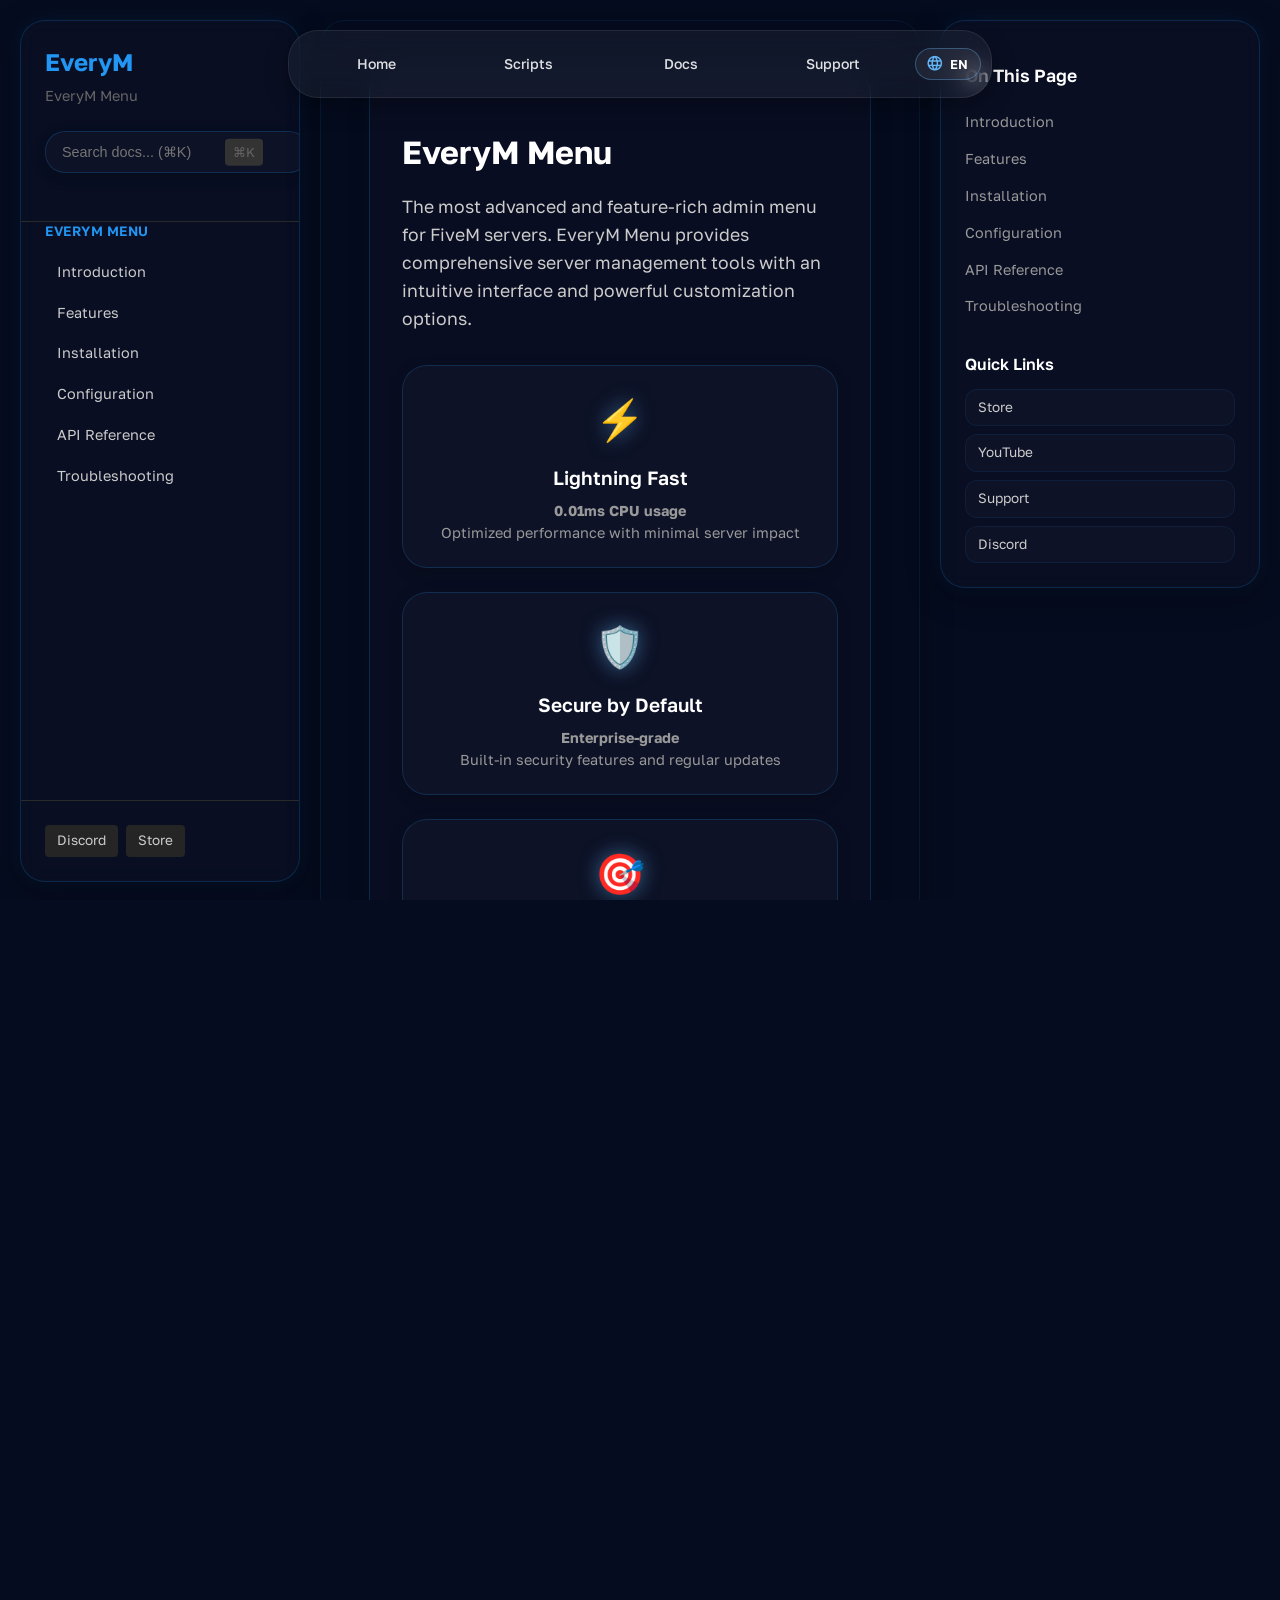
==== commit 2454e834: "Add files via upload" ====
--- a/docs-everym-menu.html
+++ b/docs-everym-menu.html
@@ -9,7 +9,8 @@
   <link rel="preconnect" href="https://fonts.googleapis.com">
   <link rel="preconnect" href="https://fonts.gstatic.com" crossorigin>
   <link href="https://fonts.googleapis.com/css2?family=Golos+Text:wght@400..900&display=swap" rel="stylesheet">
-  <link rel="icon" href="favicon.png" type="image/x-icon">
+  <link href="https://fonts.googleapis.com/css2?family=Material+Symbols+Outlined:opsz,wght,FILL,GRAD@24,400,0,0" rel="stylesheet">
+  <link rel="icon" href="EveryM_Favicon.png" type="image/png">
 </head>
 <body>
 
@@ -17,10 +18,10 @@
 
 <!-- Navigation -->
 <div id="headerbar">
-    <a id="home" class="headerbtns" href="index.html">Home</a>
-    <a id="scripts" class="headerbtns" href="scripts.html">Scripts</a>
-    <a id="docs" class="headerbtns" href="docs.html" target="_blank">Docs</a>
-    <a id="support" class="headerbtns" href="support.html">Support</a>
+    <a id="home" class="headerbtns" href="index.html" data-i18n="nav.home">Home</a>
+    <a id="scripts" class="headerbtns" href="scripts.html" data-i18n="nav.scripts">Scripts</a>
+    <a id="docs" class="headerbtns" href="docs.html" target="_blank" data-i18n="nav.docs">Docs</a>
+    <a id="support" class="headerbtns" href="support.html" data-i18n="nav.support">Support</a>
     <div id="underlines">
         <div id="homeline"></div>
         <div id="scriptsline"></div>
@@ -36,12 +37,12 @@
     <div class="sidebar-header">
       <div class="logo-section">
         <div class="logo">EveryM</div>
-        <span class="logo-subtitle">EveryM Menu</span>
+        <span class="logo-subtitle" data-i18n="docs.everymMenu.subtitle">EveryM Menu</span>
       </div>
       
       <!-- Search Component -->
       <div class="search-component">
-        <input type="text" class="search-input" placeholder="Search docs... (⌘K)" id="docsSearch">
+        <input type="text" class="search-input" data-i18n-placeholder="docs.shared.searchPlaceholder" placeholder="Search docs... (⌘K)" id="docsSearch">
         <div class="search-shortcut">⌘K</div>
       </div>
     </div>
@@ -49,14 +50,14 @@
     <!-- Dynamic Navigation Tree -->
     <nav class="docs-nav">
       <div class="nav-section">
-        <div class="nav-title">EveryM Menu</div>
+        <div class="nav-title" data-i18n="docs.shared.everymMenu">EveryM Menu</div>
         <ul class="nav-list">
-          <li><a href="#introduction" class="nav-link">Introduction</a></li>
-          <li><a href="#features" class="nav-link">Features</a></li>
-          <li><a href="#installation" class="nav-link">Installation</a></li>
-          <li><a href="#configuration" class="nav-link">Configuration</a></li>
-          <li><a href="#api" class="nav-link">API Reference</a></li>
-          <li><a href="#troubleshooting" class="nav-link">Troubleshooting</a></li>
+          <li><a href="#introduction" class="nav-link" data-i18n="docs.shared.introduction">Introduction</a></li>
+          <li><a href="#features" class="nav-link" data-i18n="docs.shared.features">Features</a></li>
+          <li><a href="#installation" class="nav-link" data-i18n="docs.shared.installation">Installation</a></li>
+          <li><a href="#configuration" class="nav-link" data-i18n="docs.shared.configuration">Configuration</a></li>
+          <li><a href="#api" class="nav-link" data-i18n="docs.shared.apiReference">API Reference</a></li>
+          <li><a href="#troubleshooting" class="nav-link" data-i18n="docs.shared.troubleshooting">Troubleshooting</a></li>
         </ul>
       </div>
     </nav>
@@ -64,8 +65,8 @@
     <!-- Footer -->
     <div class="sidebar-footer">
       <div class="social-links">
-        <a href="#" class="social-link">Discord</a>
-        <a href="#" class="social-link">Store</a>
+        <a href="https://discord.com/invite/zgcXpcfHbA" target="_blank" rel="noopener" class="social-link">Discord</a>
+        <a href="scripts.html" class="social-link" data-i18n="docs.shared.store">Store</a>
       </div>
     </div>
   </aside>
@@ -73,8 +74,8 @@
   <!-- Center Content Viewport -->
   <main class="docs-content">
     <article class="content-section" id="introduction">
-      <h1 class="content-title">EveryM Menu</h1>
-      <p class="content-lead">The most advanced and feature-rich admin menu for FiveM servers. EveryM Menu provides comprehensive server management tools with an intuitive interface and powerful customization options.</p>
+      <h1 class="content-title" data-i18n="docs.shared.everymMenu">EveryM Menu</h1>
+      <p class="content-lead" data-i18n="docs.everymMenu.introLead">The most advanced and feature-rich admin menu for FiveM servers. EveryM Menu provides comprehensive server management tools with an intuitive interface and powerful customization options.</p>
       
       <!-- Feature Cards -->
       <div class="feature-grid">
@@ -100,38 +101,38 @@
     </article>
     
     <article class="content-section" id="features">
-      <h1 class="content-title">Features</h1>
-      
-      <div class="installation-module">
-        <h3>Core Features</h3>
+      <h1 class="content-title" data-i18n="docs.shared.features">Features</h1>
+      
+      <div class="installation-module">
+        <h3 data-i18n="docs.everymMenu.coreFeatures">Core Features</h3>
         <ul>
-          <li>Advanced player management system</li>
-          <li>Real-time server monitoring</li>
-          <li>Custom permission system</li>
-          <li>Vehicle spawning and management</li>
-          <li>Weapon management system</li>
-          <li>Teleportation system</li>
-          <li>Weather and time control</li>
-          <li>Server economy tools</li>
-        </ul>
-      </div>
-      
-      <div class="installation-module">
-        <h3>Advanced Features</h3>
+          <li data-i18n="docs.everymMenu.cf1">Advanced player management system</li>
+          <li data-i18n="docs.everymMenu.cf2">Real-time server monitoring</li>
+          <li data-i18n="docs.everymMenu.cf3">Custom permission system</li>
+          <li data-i18n="docs.everymMenu.cf4">Vehicle spawning and management</li>
+          <li data-i18n="docs.everymMenu.cf5">Weapon management system</li>
+          <li data-i18n="docs.everymMenu.cf6">Teleportation system</li>
+          <li data-i18n="docs.everymMenu.cf7">Weather and time control</li>
+          <li data-i18n="docs.everymMenu.cf8">Server economy tools</li>
+        </ul>
+      </div>
+      
+      <div class="installation-module">
+        <h3 data-i18n="docs.everymMenu.advancedFeatures">Advanced Features</h3>
         <ul>
-          <li>Custom UI themes and layouts</li>
-          <li>Plugin system for extensibility</li>
-          <li>Database integration</li>
-          <li>Multi-language support</li>
-          <li>Mobile responsive design</li>
-          <li>Advanced logging system</li>
-          <li>Backup and restore functionality</li>
+          <li data-i18n="docs.everymMenu.af1">Custom UI themes and layouts</li>
+          <li data-i18n="docs.everymMenu.af2">Plugin system for extensibility</li>
+          <li data-i18n="docs.everymMenu.af3">Database integration</li>
+          <li data-i18n="docs.everymMenu.af4">Multi-language support</li>
+          <li data-i18n="docs.everymMenu.af5">Mobile responsive design</li>
+          <li data-i18n="docs.everymMenu.af6">Advanced logging system</li>
+          <li data-i18n="docs.everymMenu.af7">Backup and restore functionality</li>
         </ul>
       </div>
     </article>
     
     <article class="content-section" id="installation">
-      <h1 class="content-title">Installation Guide</h1>
+      <h1 class="content-title" data-i18n="docs.shared.installationGuide">Installation Guide</h1>
       
       <!-- Notice Box -->
       <div class="notice-box success">
@@ -359,6 +360,7 @@
   </aside>
 </div>
 
+<script src="i18n.js" defer></script>
 <script src="script.js" defer></script>
 </body>
 </html>
--- a/style.css
+++ b/style.css
@@ -11,16 +11,33 @@
   margin: 0;
   font-family: "Golos Text", sans-serif;
   background: #050c1f;
-  background-size: cover;
-  background-position: center;
-  background-attachment: scroll; 
   color: #ffffff;
   overflow-x: hidden;
   overflow-y: scroll;
   min-height: 100%;
   cursor: default;  
   box-sizing: border-box;
-  line-height: 1.6;
+  line-height: 1.45;
+}
+
+#background {
+  position: fixed;
+  inset: 0;
+  z-index: -1;
+  pointer-events: none;
+  background-color: #050c1f;
+  background-image:
+    radial-gradient(ellipse 140% 90% at 50% -30%, rgba(33, 150, 243, 0.22), transparent 55%),
+    radial-gradient(ellipse 90% 70% at 100% 40%, rgba(13, 71, 161, 0.14), transparent 55%),
+    radial-gradient(ellipse 90% 70% at 0% 80%, rgba(100, 181, 246, 0.1), transparent 55%);
+  background-repeat: no-repeat;
+  background-size: 100% 100%;
+  background-attachment: fixed;
+}
+
+.material-symbols-outlined {
+  font-variation-settings: 'FILL' 0, 'wght' 400, 'GRAD' 0, 'opsz' 24;
+  vertical-align: middle;
 }
 
 #headerbar {
@@ -30,27 +47,126 @@
   transform: translateX(-50%);
   display: flex;
   align-items: center;
-  gap: 20px;
-  padding: 10px 20px;
+  justify-content: space-between;
+  gap: 6px;
+  padding: 8px 10px 8px 12px;
   background: rgba(255, 255, 255, 0.05);
   border-radius: 30px;
-
   box-shadow: 0 8px 24px rgba(0,0,0,0.3);
-  height: 50px;
-  max-width: 400px;
-  backdrop-filter: url(#displacementFileter) blur(6px);
-  z-index: 100;
+  min-height: 50px;
+  width: min(96vw, 680px);
+  max-width: calc(100vw - 16px);
+  overflow: visible;
+  backdrop-filter: blur(12px);
+  border: 1px solid rgba(255, 255, 255, 0.08);
+  z-index: 1100;
+}
+
+.headerbar-nav {
+  display: flex;
+  flex: 1 1 auto;
+  align-items: center;
+  gap: 2px;
+  min-width: 0;
+  overflow: visible;
+}
+
+.lang-selector {
+  position: relative;
+  flex-shrink: 0;
+}
+
+.lang-toggle {
+  display: inline-flex;
+  align-items: center;
+  gap: 4px;
+  padding: 6px 10px;
+  border: 1px solid rgba(100, 181, 246, 0.35);
+  border-radius: 18px;
+  background: rgba(255, 255, 255, 0.06);
+  color: #fff;
+  font-family: inherit;
+  font-size: 0.8rem;
+  font-weight: 600;
+  cursor: pointer;
+  transition: background 0.2s, border-color 0.2s, transform 0.2s;
+}
+
+.lang-toggle:hover {
+  background: rgba(100, 181, 246, 0.15);
+  border-color: rgba(100, 181, 246, 0.55);
+  transform: translateY(-1px);
+}
+
+.lang-toggle .material-symbols-outlined {
+  font-size: 1.1rem;
+  color: #64b5f6;
+}
+
+.lang-current {
+  min-width: 1.4rem;
+  text-align: center;
+}
+
+.lang-menu {
+  display: none;
+  position: absolute;
+  top: calc(100% + 8px);
+  right: 0;
+  min-width: 148px;
+  padding: 6px;
+  border-radius: 14px;
+  background: rgba(12, 18, 36, 0.96);
+  border: 1px solid rgba(100, 181, 246, 0.25);
+  box-shadow: 0 12px 32px rgba(0, 0, 0, 0.45);
+  backdrop-filter: blur(16px);
+  z-index: 200;
+}
+
+.lang-selector.open .lang-menu {
+  display: block;
+}
+
+.lang-option {
+  display: block;
+  width: 100%;
+  padding: 8px 12px;
+  border: none;
+  border-radius: 10px;
+  background: transparent;
+  color: #d0e4ff;
+  font-family: inherit;
+  font-size: 0.88rem;
+  text-align: left;
+  cursor: pointer;
+  transition: background 0.2s, color 0.2s;
+}
+
+.lang-option:hover,
+.lang-option.active {
+  background: rgba(33, 150, 243, 0.2);
+  color: #fff;
+}
+
+#underlines {
+  display: none;
 }
 
 .headerbtns {
-  padding: 10px 16px;
+  flex: 1 1 0;
+  text-align: center;
+  padding: 6px 6px;
   color: #ffffffdd;
   font-weight: 500;
-  font-size: 1.05rem;
+  font-size: 0.88rem;
   border-radius: 20px;
   text-decoration: none;
-  transition: 0.25s;
+  transition: color 0.25s, background 0.25s, transform 0.25s;
   position: relative;
+  white-space: nowrap;
+  min-width: 0;
+  overflow: hidden;
+  text-overflow: ellipsis;
 }
 
 .headerbtns:hover {
@@ -59,9 +175,23 @@
   transform: translateY(-2px);
 }
 
-.headerbtns.active:hover {
+.headerbtns.active {
   color: #fff;
   font-weight: 600;
+}
+
+.headerbtns.active::after {
+  content: "";
+  position: absolute;
+  left: 50%;
+  bottom: 2px;
+  transform: translateX(-50%);
+  width: calc(100% - 14px);
+  max-width: 72px;
+  height: 3px;
+  border-radius: 3px;
+  background: linear-gradient(90deg, #64b5f6, #2196f3);
+  box-shadow: 0 0 10px rgba(33, 150, 243, 0.55);
 }
 
 #text {
@@ -70,7 +200,8 @@
   font-weight: 700;
   text-shadow: 0 0 20px rgba(0, 123, 255, 0.5);
   text-align: center;
-  margin-bottom: 1rem;
+  margin: 0 0 0.4rem;
+  line-height: 1.1;
   background: linear-gradient(135deg, #ffffff, #64b5f6);
   -webkit-background-clip: text;
   -webkit-text-fill-color: transparent;
@@ -90,30 +221,30 @@
   display: flex;
   justify-content: center;
   align-items: center;
-  padding: 0;
+  padding: 72px 20px 0;
   position: relative;
-  top: 0px;
-  left: 10px;
   z-index: 50;
 }
 
 .banner-image {
-  max-width: 100%;
+  width: min(100%, 1100px);
   height: auto;
-  left: 300px;
-  top: 0px;
+  margin: 16px auto 0;
+  display: block;
   border-radius: 15px;
+  box-shadow: 0 20px 60px rgba(0, 0, 0, 0.35);
 }
 
 /* Hero Section */
 .hero {
-  min-height: 100vh;
+  min-height: auto;
   display: flex;
   align-items: center;
   justify-content: center;
   position: relative;
-  padding: 80px 20px;
-  gap: 60px;
+  padding: 12px 20px 20px;
+  gap: 24px;
+  flex-wrap: wrap;
 }
 
 .hero-content {
@@ -124,8 +255,9 @@
 
 #hero-subtitle {
   color: #8bb4e8;
-  font-size: 1.2rem;
-  margin-bottom: 2rem;
+  font-size: 1.1rem;
+  margin: 0 0 0.75rem;
+  line-height: 1.35;
   opacity: 0.9;
 }
 
@@ -197,11 +329,12 @@
 }
 
 .card-preview {
-  width: 800px;
-  height: 700px;
-  background: url('EveryM_upscayl_4x_high-fidelity-4x.png') no-repeat center;
+  width: 280px;
+  height: 240px;
+  background: url('assets/hero-preview.svg') no-repeat center;
   border-radius: 20px;
-  background-size: 100%;
+  background-size: cover;
+  border: 1px solid rgba(100, 181, 246, 0.25);
 }
 
 @keyframes float {
@@ -211,8 +344,7 @@
 
 /* Stats Section */
 .stats {
-  padding: 80px 20px;
-  background: rgba(0, 0, 0, 0.1);
+  padding: 16px 20px 28px;
 }
 
 .stats-container {
@@ -220,19 +352,19 @@
   margin: 0 auto;
   display: grid;
   grid-template-columns: repeat(auto-fit, minmax(200px, 1fr));
-  gap: 40px;
+  gap: 16px;
   text-align: center;
 }
 
 .stat-item {
-  padding: 20px;
+  padding: 8px;
 }
 
 .stat-number {
   font-size: 3rem;
   font-weight: 700;
   color: #64b5f6;
-  margin-bottom: 10px;
+  margin-bottom: 4px;
   text-shadow: 0 0 20px rgba(100, 181, 246, 0.5);
 }
 
@@ -244,39 +376,38 @@
 
 /* Features Section */
 .features {
-  padding: 100px 20px;
+  padding: 36px 20px 24px;
 }
 
 .section-title {
   text-align: center;
   font-size: 2.5rem;
   font-weight: 700;
-  margin-bottom: 3rem;
+  margin: 0 0 0.65rem;
+  line-height: 1.15;
   color: #ffffff;
   text-shadow: 0 0 20px rgba(0, 123, 255, 0.5);
 }
 
 .section-description {
-  font-size: 1.2rem;
-  line-height: 1.6;
+  font-size: 1.05rem;
+  line-height: 1.35;
   text-align: center;
-  margin-bottom: 3rem;
+  margin: 0 auto 1.25rem;
   color: #8bb4e8;
   max-width: 800px;
-  margin-left: auto;
-  margin-right: auto;
 }
 
 .features-grid {
   display: grid;
   grid-template-columns: repeat(auto-fit, minmax(300px, 1fr));
-  gap: 30px;
+  gap: 20px;
 }
 
 .feature-card {
   background: rgba(255, 255, 255, 0.05);
   border-radius: 20px;
-  padding: 30px;
+  padding: 20px;
   text-align: center;
   backdrop-filter: blur(10px);
   border: 1px solid rgba(255, 255, 255, 0.1);
@@ -290,41 +421,41 @@
 }
 
 .feature-icon {
-  font-size: 3rem;
-  margin-bottom: 20px;
+  font-size: 2.5rem;
+  margin-bottom: 10px;
   color: #64b5f6;
   text-shadow: 0 0 20px rgba(100, 181, 246, 0.5);
 }
 
 .feature-card h3 {
-  font-size: 1.4rem;
-  margin-bottom: 15px;
+  font-size: 1.25rem;
+  margin: 0 0 6px;
   color: white;
   font-weight: 600;
 }
 
 .feature-card p {
   color: #8bb4e8;
-  line-height: 1.6;
+  line-height: 1.35;
+  margin: 0;
 }
 
 /* Popular Scripts Section */
 .popular-scripts {
-  padding: 100px 20px;
-  background: rgba(0, 0, 0, 0.1);
+  padding: 36px 20px 24px;
 }
 
 .scripts-preview {
   display: grid;
   grid-template-columns: repeat(auto-fit, minmax(300px, 1fr));
-  gap: 30px;
-  margin-bottom: 50px;
+  gap: 20px;
+  margin-bottom: 20px;
 }
 
 .preview-card {
   background: rgba(255, 255, 255, 0.05);
   border-radius: 20px;
-  padding: 30px;
+  padding: 20px;
   text-align: center;
   backdrop-filter: blur(10px);
   border: 1px solid rgba(255, 255, 255, 0.1);
@@ -339,22 +470,23 @@
 
 .preview-image {
   width: 100%;
-  height: 150px;
+  height: 130px;
   background: linear-gradient(135deg, #2196f3, #1976d2);
   border-radius: 12px;
-  margin-bottom: 20px;
+  margin-bottom: 12px;
 }
 
 .preview-card h3 {
-  font-size: 1.3rem;
-  margin-bottom: 10px;
+  font-size: 1.2rem;
+  margin: 0 0 6px;
   color: white;
   font-weight: 600;
 }
 
 .preview-card p {
   color: #8bb4e8;
-  margin-bottom: 15px;
+  margin: 0 0 10px;
+  line-height: 1.35;
 }
 
 .preview-price {
@@ -375,12 +507,8 @@
 }
 
 .preview-rating::before {
-  content: " ";
-  display: inline-block;
-  width: 60px;
-  height: 12px;
-  background: linear-gradient(90deg, #ffd700 var(--rating), #333 var(--rating));
-  border-radius: 6px;
+  content: "★★★★★";
+  letter-spacing: 1px;
   margin-right: 5px;
 }
 
@@ -390,19 +518,19 @@
 
 /* Testimonials Section */
 .testimonials {
-  padding: 100px 20px;
+  padding: 36px 20px 24px;
 }
 
 .testimonials-grid {
   display: grid;
   grid-template-columns: repeat(auto-fit, minmax(350px, 1fr));
-  gap: 30px;
+  gap: 20px;
 }
 
 .testimonial-card {
   background: rgba(255, 255, 255, 0.05);
   border-radius: 20px;
-  padding: 30px;
+  padding: 20px;
   backdrop-filter: blur(10px);
   border: 1px solid rgba(255, 255, 255, 0.1);
   transition: all 0.3s ease;
@@ -414,14 +542,15 @@
 }
 
 .testimonial-content {
-  margin-bottom: 20px;
+  margin-bottom: 12px;
 }
 
 .testimonial-content p {
   color: #8bb4e8;
   font-style: italic;
-  font-size: 1.1rem;
-  line-height: 1.6;
+  font-size: 1rem;
+  line-height: 1.35;
+  margin: 0;
 }
 
 .testimonial-author {
@@ -457,26 +586,25 @@
 
 /* CTA Section */
 .cta {
-  padding: 100px 20px;
-  background: rgba(33, 150, 243, 0.05);
+  padding: 24px 20px;
   text-align: center;
 }
 
 .cta h2 {
   font-size: 2.5rem;
   font-weight: 700;
-  margin-bottom: 20px;
+  margin: 0 0 0.4rem;
+  line-height: 1.15;
   color: white;
   text-shadow: 0 0 20px rgba(100, 181, 246, 0.3);
 }
 
 .cta p {
-  font-size: 1.2rem;
+  font-size: 1.05rem;
   color: #8bb4e8;
-  margin-bottom: 40px;
+  margin: 0 auto 1rem;
+  line-height: 1.35;
   max-width: 600px;
-  margin-left: auto;
-  margin-right: auto;
 }
 
 .cta-buttons {
@@ -488,9 +616,8 @@
 
 /* Footer */
 .footer {
-  background: rgba(0, 0, 0, 0.1);
   padding: 60px 20px 20px;
-  border-top: 1px solid rgba(255, 255, 255, 0.1);
+  border-top: 1px solid rgba(255, 255, 255, 0.08);
 }
 
 .footer-content {
@@ -546,6 +673,9 @@
   text-decoration: none;
   transition: all 0.3s ease;
   cursor: pointer;
+  border: none;
+  font-family: inherit;
+  font-size: 1rem;
 }
 
 .social-btn:hover {
@@ -566,17 +696,18 @@
 }
 
 .fade-section {
-  opacity: 0;
-  transform: translateY(50px);
+  opacity: 1;
+  transform: none;
 }
 
 #dsc {
   color: #b3d9ff;
-  font-size: 1.8rem;
+  font-size: 1.5rem;
   font-weight: 400;
   text-shadow: 0 0 10px rgba(100, 181, 246, 0.5);
   text-align: center;
-  margin-bottom: 1rem;
+  margin: 0 0 0.4rem;
+  line-height: 1.25;
 }
 
 #scriptscontainer {
@@ -595,10 +726,133 @@
   background-color: rgba(12, 12, 12, 0.4);
   border-radius: 28px;
   padding: 18px;
-}
-
-#dcjoin {
-  display: flex;
+  border: 1px solid rgba(255, 255, 255, 0.06);
+}
+
+#scriptsdsc {
+  color: white;
+  font-size: 3.2rem;
+  font-weight: 700;
+  margin-bottom: 0.75rem;
+  background: linear-gradient(135deg, #ffffff, #64b5f6);
+  -webkit-background-clip: text;
+  -webkit-text-fill-color: transparent;
+  background-clip: text;
+}
+
+.scriptsearch {
+  width: min(100%, 520px);
+  margin: 0 auto;
+  min-height: 52px;
+  padding: 14px 22px;
+  border-radius: 30px;
+  background: rgba(255, 255, 255, 0.06);
+  border: 1px solid rgba(100, 181, 246, 0.25);
+  color: #fff;
+  font-size: 1.05rem;
+  outline: none;
+  transition: all 0.3s ease;
+  box-shadow: 0 8px 24px rgba(0, 0, 0, 0.2);
+}
+
+.scriptsearch:empty::before {
+  content: attr(data-placeholder);
+  color: #8bb4e8;
+  pointer-events: none;
+}
+
+.scriptsearch:focus {
+  border-color: rgba(33, 150, 243, 0.6);
+  box-shadow: 0 0 0 3px rgba(33, 150, 243, 0.15), 0 8px 24px rgba(0, 0, 0, 0.25);
+}
+
+#filterbox {
+  margin-bottom: 18px;
+  padding: 16px 18px;
+  border-radius: 20px;
+  background: rgba(255, 255, 255, 0.03);
+  border: 1px solid rgba(255, 255, 255, 0.06);
+}
+
+#filtertitle {
+  color: #fff;
+  font-size: 1.1rem;
+  font-weight: 600;
+  margin-bottom: 6px;
+}
+
+#categorytitle {
+  color: #8bb4e8;
+  font-size: 0.9rem;
+  margin-bottom: 12px;
+}
+
+#categorybox {
+  display: flex;
+  flex-wrap: wrap;
+  gap: 10px;
+}
+
+.filteroption {
+  padding: 8px 16px;
+  background: rgba(255, 255, 255, 0.08);
+  border: 1px solid rgba(255, 255, 255, 0.15);
+  border-radius: 15px;
+  color: #8bb4e8;
+  cursor: pointer;
+  transition: all 0.3s ease;
+  font-size: 0.9rem;
+  font-weight: 500;
+  user-select: none;
+}
+
+.filteroption:hover {
+  background: rgba(100, 181, 246, 0.2);
+  border-color: rgba(100, 181, 246, 0.4);
+  color: #64b5f6;
+  transform: translateY(-2px);
+}
+
+.filteroption.active {
+  background: rgba(33, 150, 243, 0.3);
+  border-color: rgba(33, 150, 243, 0.5);
+  color: #2196f3;
+  box-shadow: 0 0 0 3px rgba(33, 150, 243, 0.15);
+}
+
+.product.hidden-by-search,
+.product.hidden-by-filter {
+  display: none !important;
+}
+
+.no-results-message {
+  grid-column: 1 / -1;
+  text-align: center;
+  padding: 48px 20px;
+  color: #8bb4e8;
+  font-size: 1.1rem;
+}
+
+#discord-float-container {
+  position: fixed;
+  inset: 0;
+  pointer-events: none;
+  z-index: 0;
+  overflow: hidden;
+  opacity: 0.35;
+}
+
+.discord-logo {
+  position: absolute;
+  top: 0;
+  left: 0;
+  background: url('assets/discord.svg') no-repeat center/contain;
+  opacity: 0.04;
+}
+
+.dc-join-btn,
+.yt-join-btn {
+  display: inline-flex;
   align-items: center;
   gap: 10px;
   padding: 12px 24px;
@@ -610,20 +864,17 @@
   transition: all 0.3s ease;
   cursor: pointer;
   backdrop-filter: blur(10px);
-}
-
-#dclogo {
-  width: 24px;
-  height: 24px;
-  background: url('dclogo.png') no-repeat center/contain;
-}
-
-#dcspan {
-  font-weight: 600;
-  font-size: 1rem;
-}
-
-#ytjoin {
+  font-weight: 600;
+}
+
+.dc-join-btn:hover,
+.yt-join-btn:hover {
+  background-color: rgba(18, 22, 68, 0.4);
+  box-shadow: 0 0 10px #0d76ff, inset 0 0 10px #0d76ff;
+  transform: translateY(-2px);
+}
+
+#dcjoin {
   display: flex;
   align-items: center;
   gap: 10px;
@@ -638,10 +889,40 @@
   backdrop-filter: blur(10px);
 }
 
-#ytlogo {
+#dclogo,
+.dclogo {
   width: 24px;
   height: 24px;
-  background: url('ytlogo.png') no-repeat center/contain;
+  background: url('assets/discord.svg') no-repeat center/contain;
+  flex-shrink: 0;
+}
+
+#dcspan {
+  font-weight: 600;
+  font-size: 1rem;
+}
+
+#ytjoin {
+  display: flex;
+  align-items: center;
+  gap: 10px;
+  padding: 12px 24px;
+  background: rgba(255, 255, 255, 0.05);
+  border: 2px solid #0d76ff;
+  border-radius: 30px;
+  color: white;
+  text-decoration: none;
+  transition: all 0.3s ease;
+  cursor: pointer;
+  backdrop-filter: blur(10px);
+}
+
+#ytlogo,
+.ytlogo {
+  width: 24px;
+  height: 24px;
+  background: url('assets/youtube.svg') no-repeat center/contain;
+  flex-shrink: 0;
 }
 
 #ytspan {
@@ -748,7 +1029,7 @@
 #everymmenuimg {
   width: 100%;
   height: 100%;
-  background: url('1 1.png') no-repeat center/cover;
+  background: url('assets/everym-menu.svg') no-repeat center/cover;
   border-radius: 12px 12px 0 0;
 }
 
@@ -839,16 +1120,17 @@
 @media (max-width: 1024px) {
   .container { padding: 0 15px; }
   #text { font-size: 3.2rem; }
-  #scriptsdsc, #supportdsc, #dsc { width: 90%; font-size: 1.6rem; }
-  #headerbar { max-width: 720px; padding: 8px 14px; gap: 12px; }
-  .headerbtns { font-size: 0.95rem; padding: 8px 12px; }
+  #scriptsdsc, #supportdsc, #dsc { width: 90%; font-size: 1.4rem; }
+  #headerbar { max-width: 620px; padding: 8px 10px; gap: 6px; }
+  .headerbtns { font-size: 0.88rem; padding: 6px 6px; }
+  .lang-toggle { padding: 5px 8px; font-size: 0.75rem; }
   .scriptsearch { width: 80%; }
   #scriptscontainer { width: 95%; }
   #filterbox { width: 95%; border-radius: 20px; padding: 12px; }
   #categorybox { width: 100%; padding: 12px; }
-  .hero { padding: 60px 15px; gap: 40px; }
-  .stats-container { grid-template-columns: repeat(2, 1fr); gap: 30px; }
-  .features-grid { grid-template-columns: repeat(2, 1fr); gap: 25px; }
+  .hero { padding: 12px 15px 16px; gap: 20px; }
+  .stats-container { grid-template-columns: repeat(2, 1fr); gap: 16px; }
+  .features-grid { grid-template-columns: repeat(2, 1fr); gap: 16px; }
   .scripts-preview { grid-template-columns: repeat(2, 1fr); }
   .testimonials-grid { grid-template-columns: repeat(2, 1fr); }
   .contact-grid { grid-template-columns: repeat(2, 1fr); }
@@ -856,65 +1138,35 @@
 
 @media (max-width: 700px) {
   body { padding-bottom: 60px; }
-  #headerbar { position: fixed; top: 12px; left: 50%; transform: translateX(-50%); width: calc(100% - 32px); max-width: none; border-radius: 16px; justify-content: space-around; }
+  #headerbar { position: fixed; top: 12px; left: 50%; transform: translateX(-50%); width: calc(100% - 24px); max-width: none; border-radius: 16px; justify-content: space-between; }
   .headerbtns { padding: 8px 10px; font-size: 0.9rem; }
-  #text { font-size: 2.6rem; top: 92px; }
-  #scriptsdsc, #supportdsc, #dsc { font-size: 1.15rem; top: 150px; }
+  #text { font-size: 2.6rem; top: auto; }
+  #scriptsdsc, #supportdsc, #dsc { font-size: 1.15rem; top: auto; }
   .scriptsearch { position: relative; top: 0; margin: 12px auto; left: auto; transform: none; width: calc(100% - 48px); }
   #scriptscontainer { position: relative; top: 0; left: auto; transform: none; width: calc(100% - 24px); margin: 12px auto 40px; height: auto; border-radius: 18px; padding-bottom: 20px; }
   #filterbox { position: relative; left: auto; transform: none; width: 100%; display: flex; gap: 8px; overflow-x: auto; height: auto; border-radius: 12px; }
   #filtertitle { left: 12px; top: 0; }
   #categorytitle { left: 12px; top: 0; }
-  #categorybox { top: 0; padding: 10px; }
-  .filteroption {
-  padding: 8px 12px;
-  margin: 6px;
-  white-space: nowrap;
-  background: rgba(255, 255, 255, 0.1);
-  border: 1px solid rgba(255, 255, 255, 0.2);
-  border-radius: 15px;
-  color: #8bb4e8;
-  cursor: pointer;
-  transition: all 0.3s ease;
-  font-size: 0.9rem;
-  font-weight: 500;
-  backdrop-filter: blur(10px);
-  box-shadow: 0 4px 15px rgba(0, 0, 0, 0.2);
-}
-
-.filteroption:hover {
-  background: rgba(100, 181, 246, 0.2);
-  border-color: rgba(100, 181, 246, 0.4);
-  color: #64b5f6;
-  transform: translateY(-2px);
-  box-shadow: 0 6px 20px rgba(100, 181, 246, 0.15);
-}
-
-.filteroption.active {
-  background: rgba(33, 150, 243, 0.3);
-  border-color: rgba(33, 150, 243, 0.5);
-  color: #2196f3;
-  box-shadow: 0 0 0 3px rgba(33, 150, 243, 0.2), 0 4px 20px rgba(33, 150, 243, 0.15);
-}
+  #categorybox { top: 0; padding: 0; flex-wrap: nowrap; overflow-x: auto; }
+  .filteroption { white-space: nowrap; flex-shrink: 0; }
   #everymmenu { position: relative; left: auto; top: 8px; margin: 18px auto; width: 86%; height: auto; padding: 20px; display: flex; align-items: center; justify-content: center; }
   #everymmenuimg { width: 140px; height: 140px; }
-  #discordjoin, #ytjoin, #dcjoin { left: 50%; transform: translateX(-50%); }
-  .product { width: calc(50% - 28px); }
+  .product { width: 100%; }
 }
 
 @media (max-width: 420px) {
   #headerbar { padding: 6px 10px; gap: 8px; }
-  #text { font-size: 1.9rem; top: 84px; }
+  #text { font-size: 1.9rem; top: auto; }
   .scriptsearch { font-size: 1rem; padding: 10px 12px 6px 12px; }
   .headerbtns { font-size: 0.85rem; padding: 6px 8px; }
   #everymmenuimg { width: 120px; height: 120px; }
-  #scriptsdsc, #supportdsc, #dsc { font-size: 1rem; top: 130px; }
+  #scriptsdsc, #supportdsc, #dsc { font-size: 1rem; top: auto; }
   .product { width: calc(100% - 48px); }
 }
 
 /* Support Page Styles */
 .support-header {
-  padding: 120px 20px 60px;
+  padding: 80px 20px 16px;
   text-align: center;
 }
 
@@ -923,7 +1175,8 @@
   font-size: 3.5rem;
   font-weight: 700;
   text-shadow: 0 0 20px rgba(100, 181, 246, 0.5);
-  margin-bottom: 1rem;
+  margin: 0 0 0.4rem;
+  line-height: 1.1;
   background: linear-gradient(135deg, #ffffff, #64b5f6);
   -webkit-background-clip: text;
   -webkit-text-fill-color: transparent;
@@ -944,30 +1197,30 @@
 
 #supportdsc {
   color: #8bb4e8;
-  font-size: 1.3rem;
+  font-size: 1.1rem;
   font-weight: 400;
   opacity: 0.9;
   max-width: 600px;
   margin: 0 auto;
+  line-height: 1.35;
 }
 
 /* Contact Options */
 .contact-options {
-  padding: 80px 20px;
-  background: rgba(0, 0, 0, 0.1);
+  padding: 36px 20px 12px;
 }
 
 .contact-grid {
   display: grid;
   grid-template-columns: repeat(auto-fit, minmax(300px, 1fr));
-  gap: 30px;
-  margin-top: 50px;
+  gap: 20px;
+  margin-top: 0.75rem;
 }
 
 .contact-card {
   background: rgba(255, 255, 255, 0.05);
   border-radius: 20px;
-  padding: 30px;
+  padding: 20px;
   text-align: center;
   backdrop-filter: blur(10px);
   border: 1px solid rgba(255, 255, 255, 0.1);
@@ -981,30 +1234,34 @@
 }
 
 .contact-icon {
-  font-size: 3rem;
-  margin-bottom: 20px;
+  font-size: 2.5rem;
+  margin-bottom: 10px;
   color: #64b5f6;
   text-shadow: 0 0 20px rgba(100, 181, 246, 0.5);
 }
 
+.contact-icon .material-symbols-outlined {
+  font-size: 2.5rem;
+}
+
 .contact-card h3 {
-  font-size: 1.4rem;
-  margin-bottom: 15px;
+  font-size: 1.25rem;
+  margin: 0 0 6px;
   color: white;
   font-weight: 600;
 }
 
 .contact-card p {
   color: #8bb4e8;
-  line-height: 1.6;
-  margin-bottom: 20px;
+  line-height: 1.35;
+  margin: 0 0 10px;
 }
 
 .contact-stats {
   display: flex;
   justify-content: center;
-  gap: 20px;
-  margin-bottom: 25px;
+  gap: 12px;
+  margin-bottom: 12px;
   flex-wrap: wrap;
 }
 
@@ -1042,18 +1299,18 @@
 
 /* FAQ Section */
 .faq-section {
-  padding: 100px 20px;
+  padding: 36px 20px 12px;
 }
 
 .faq-container {
   max-width: 800px;
-  margin: 0 auto;
+  margin: 0.5rem auto 0;
 }
 
 .faq-item {
   background: rgba(255, 255, 255, 0.05);
   border-radius: 15px;
-  margin-bottom: 15px;
+  margin-bottom: 8px;
   overflow: hidden;
   backdrop-filter: blur(10px);
   border: 1px solid rgba(255, 255, 255, 0.1);
@@ -1068,7 +1325,7 @@
   display: flex;
   justify-content: space-between;
   align-items: center;
-  padding: 20px 25px;
+  padding: 14px 18px;
   cursor: pointer;
   transition: all 0.3s ease;
 }
@@ -1079,9 +1336,10 @@
 
 .faq-question h3 {
   color: white;
-  font-size: 1.2rem;
+  font-size: 1.05rem;
   font-weight: 600;
   margin: 0;
+  line-height: 1.3;
 }
 
 .faq-toggle {
@@ -1103,33 +1361,32 @@
 }
 
 .faq-item.active .faq-answer {
-  padding: 0 25px 20px;
+  padding: 0 18px 14px;
   max-height: 300px;
 }
 
 .faq-answer p {
   color: #8bb4e8;
-  line-height: 1.6;
+  line-height: 1.35;
   margin: 0;
 }
 
 /* Support Resources */
 .support-resources {
-  padding: 100px 20px;
-  background: rgba(0, 0, 0, 0.1);
+  padding: 36px 20px 20px;
 }
 
 .resources-grid {
   display: grid;
   grid-template-columns: repeat(auto-fit, minmax(250px, 1fr));
-  gap: 30px;
-  margin-top: 50px;
+  gap: 20px;
+  margin-top: 0.75rem;
 }
 
 .resource-card {
   background: rgba(255, 255, 255, 0.05);
   border-radius: 20px;
-  padding: 30px;
+  padding: 20px;
   text-align: center;
   backdrop-filter: blur(10px);
   border: 1px solid rgba(255, 255, 255, 0.1);
@@ -1142,16 +1399,16 @@
 }
 
 .resource-card h3 {
-  font-size: 1.3rem;
-  margin-bottom: 15px;
+  font-size: 1.2rem;
+  margin: 0 0 6px;
   color: white;
   font-weight: 600;
 }
 
 .resource-card p {
   color: #8bb4e8;
-  line-height: 1.6;
-  margin-bottom: 20px;
+  line-height: 1.35;
+  margin: 0 0 12px;
 }
 
 .resource-link {
@@ -1216,6 +1473,17 @@
 .logo-subtitle {
   color: #666;
   font-size: 0.9rem;
+}
+
+.docs-lang-row {
+  display: flex;
+  justify-content: flex-end;
+  margin-bottom: 12px;
+}
+
+.docs-lang-row .lang-menu {
+  right: 0;
+  left: auto;
 }
 
 .search-component {
@@ -1311,9 +1579,18 @@
   list-style: none;
   padding: 0;
   margin: 0;
+}
+
+.nav-accordion .nav-list {
   max-height: 0;
   overflow: hidden;
   transition: max-height 0.3s ease;
+}
+
+.nav-section > .nav-list {
+  max-height: none;
+  overflow: visible;
+  margin-bottom: 12px;
 }
 
 .nav-accordion.active .nav-list {
@@ -1781,6 +2058,11 @@
   color: #2196f3;
 }
 
+.toc-link.active {
+  color: #2196f3;
+  font-weight: 600;
+}
+
 .quick-actions {
   margin-top: 32px;
 }
@@ -1966,6 +2248,17 @@
   
   .docs-sidebar {
     display: none;
+    position: fixed;
+    top: 0;
+    left: 0;
+    width: min(88vw, 320px);
+    height: 100vh;
+    z-index: 1100;
+    border-radius: 0 20px 20px 0;
+  }
+
+  .docs-sidebar.mobile-open {
+    display: flex;
   }
   
   .docs-content {
@@ -2125,20 +2418,20 @@
 /* Enhanced Mobile Responsiveness */
 @media (max-width: 420px) {
   #headerbar { padding: 6px 10px; gap: 8px; }
-  #text { font-size: 1.9rem; top: 84px; }
+  #text { font-size: 1.9rem; top: auto; }
   .scriptsearch { font-size: 1rem; padding: 10px 12px 6px 12px; }
   .headerbtns { font-size: 0.85rem; padding: 6px 8px; }
   #everymmenuimg { width: 120px; height: 120px; }
-  #scriptsdsc, #supportdsc, #dsc { font-size: 1rem; top: 130px; }
+  #scriptsdsc, #supportdsc, #dsc { font-size: 1rem; top: auto; }
   .product { width: calc(100% - 48px); }
   #supporttxt { font-size: 2.5rem; }
   .contact-grid { grid-template-columns: 1fr; }
   .resources-grid { grid-template-columns: 1fr; }
   
   /* Mobile Optimizations */
-  .hero { flex-direction: column; gap: 40px; }
+  .hero { flex-direction: column; gap: 16px; }
   .hero-visual { order: -1; }
-  .stats-container { grid-template-columns: repeat(2, 1fr); gap: 20px; }
+  .stats-container { grid-template-columns: repeat(2, 1fr); gap: 12px; }
   .features-grid { grid-template-columns: 1fr; }
   .testimonials-grid { grid-template-columns: 1fr; }
 }
